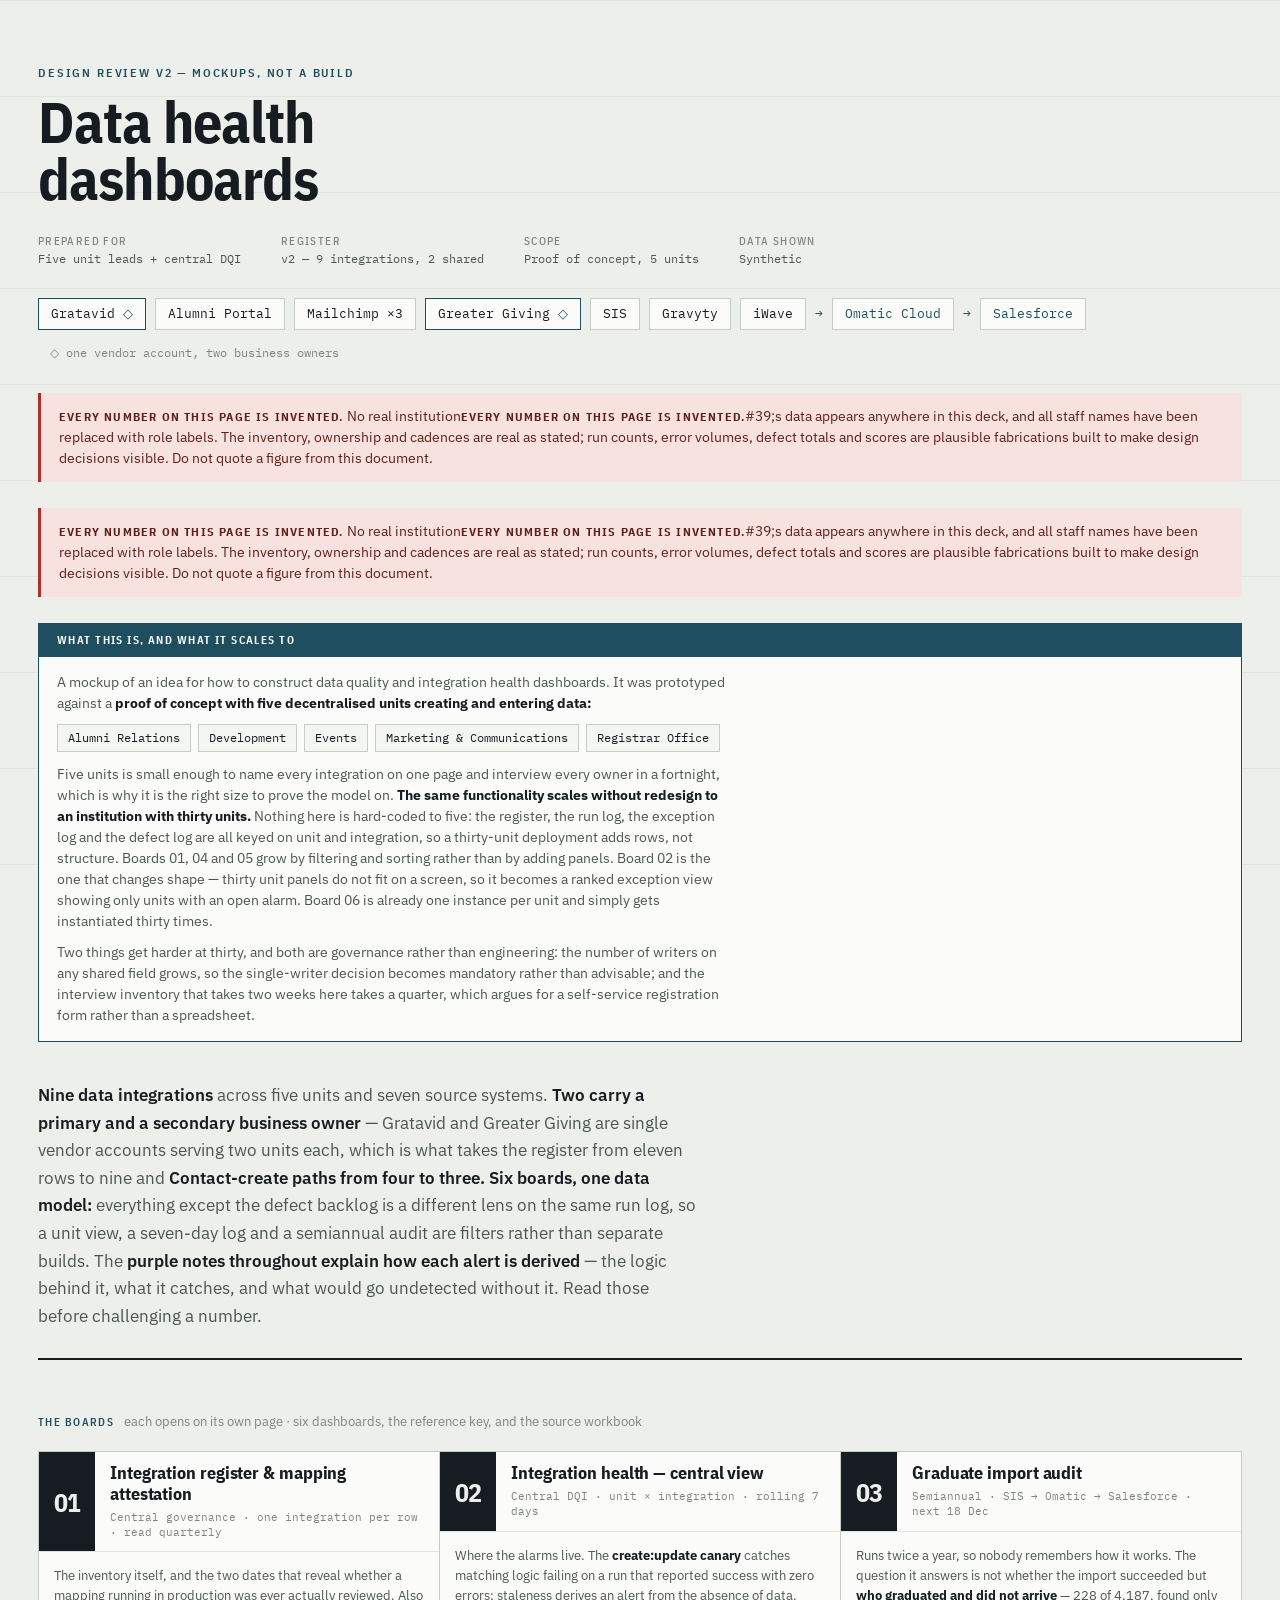
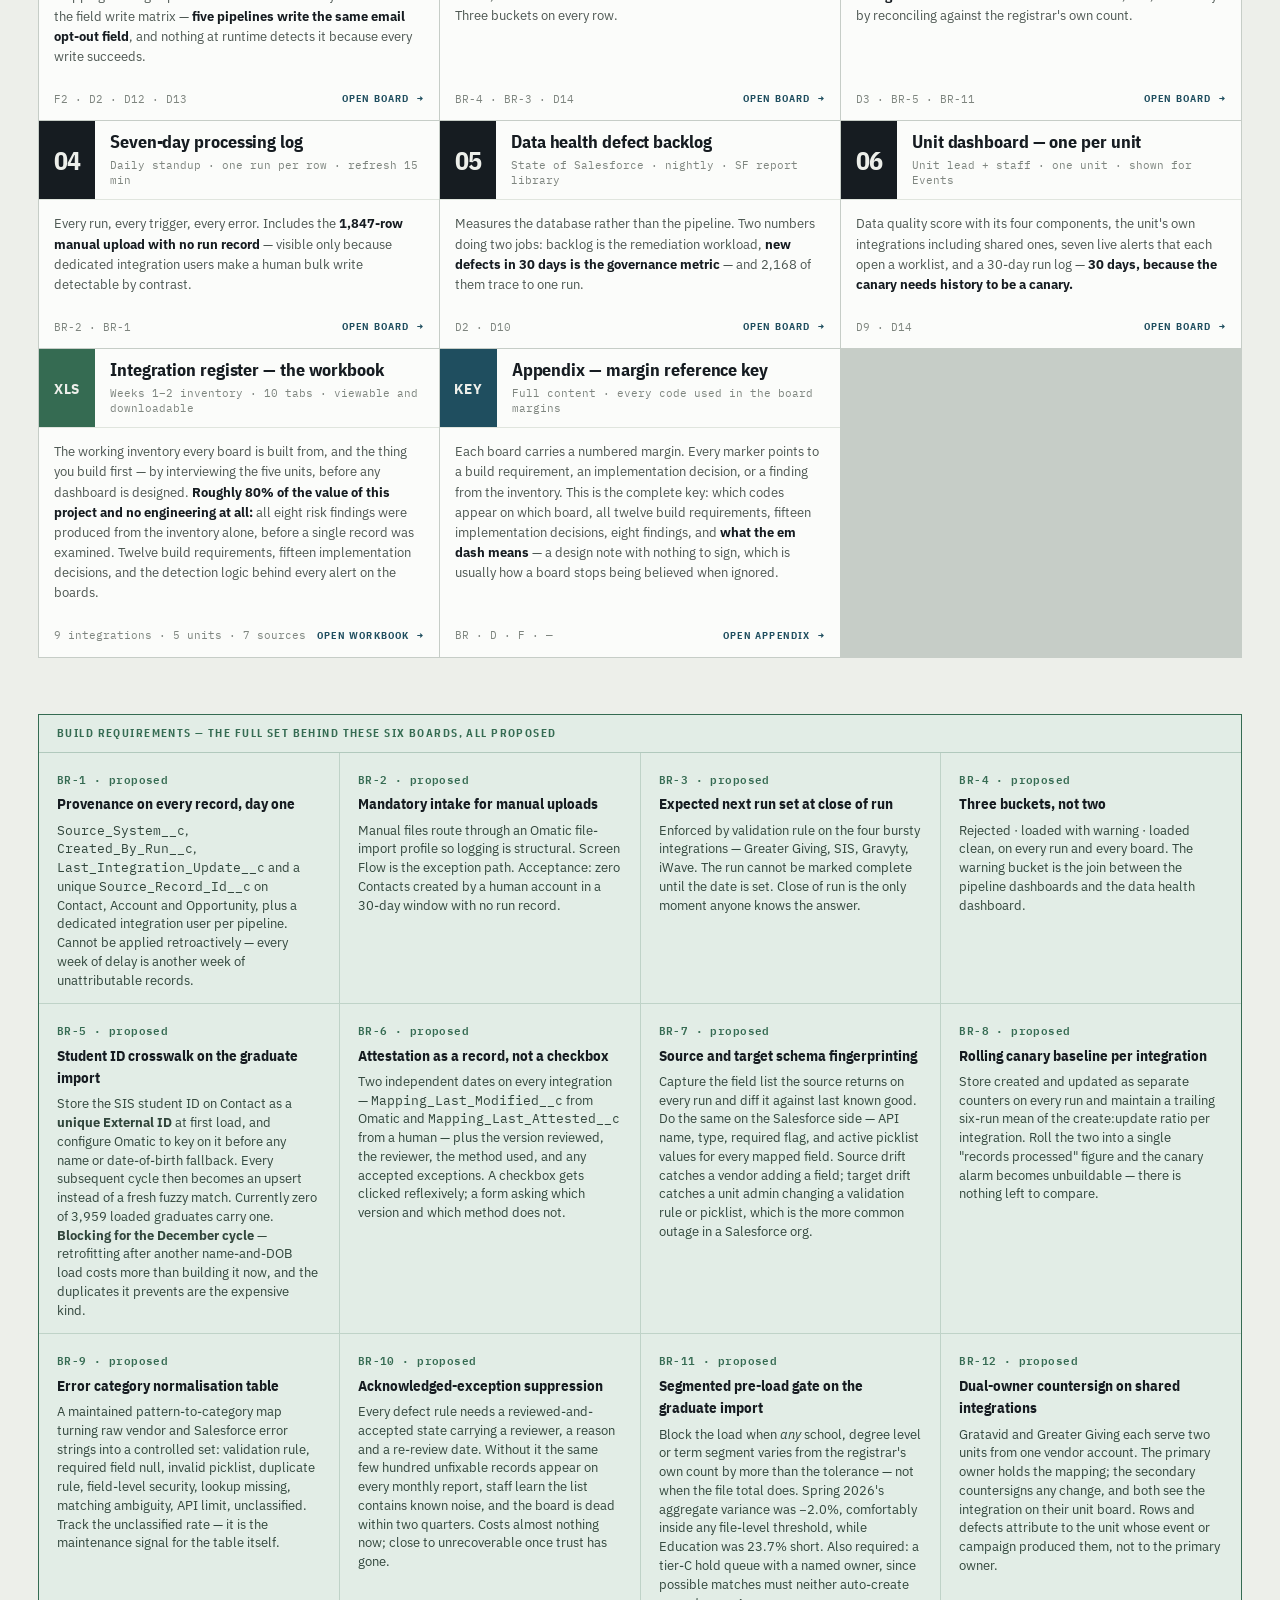
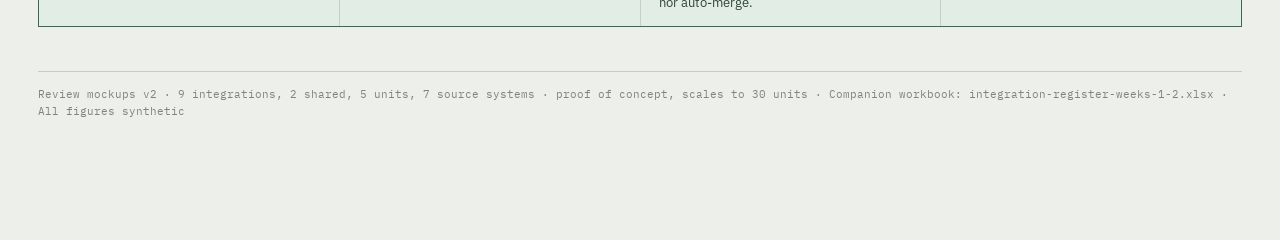
==== index.html @ ab689a5f "Fix link to board-01 in index.html" ====
<!DOCTYPE html>
<html lang="en">
<head>
<meta charset="utf-8">
<meta name="viewport" content="width=device-width, initial-scale=1">
<title>Data health dashboards — review mockups</title>
<link rel="preconnect" href="https://fonts.googleapis.com">
<link rel="preconnect" href="https://fonts.gstatic.com" crossorigin>
<link href="https://fonts.googleapis.com/css2?family=IBM+Plex+Mono:wght@400;500;600&family=IBM+Plex+Sans+Condensed:wght@500;600;700&family=IBM+Plex+Sans:ital,wght@0,400;0,500;0,600;1,400&display=swap" rel="stylesheet">
<link rel="stylesheet" href="styles.css">
</head>
<body>
<div class="wrap page">
<header class="mast reveal">
  <div class="eyebrow">Design review v2 — mockups, not a build</div>
  <h1>Data health dashboards</h1>
  <div class="mast-meta">
    <div><b>Prepared for</b>Five unit leads + central DQI</div>
    <div><b>Register</b>v2 — 9 integrations, 2 shared</div>
    <div><b>Scope</b>Proof of concept, 5 units</div>
    <div><b>Data shown</b>Synthetic</div>
  </div>
  <div class="flow">
    <span class="sh">Gratavid <em>◇</em></span><span>Alumni Portal</span><span>Mailchimp ×3</span>
    <span class="sh">Greater Giving <em>◇</em></span><span>SIS</span><span>Gravyty</span><span>iWave</span>
    <em>→</em><span><em>Omatic Cloud</em></span><em>→</em><span><em>Salesforce</em></span>
    <span style="border:0;background:none;color:var(--ink-3);font-size:11.5px">◇ one vendor account, two business owners</span>
  </div>
  <div class="synth">
    <b>Every number on this page is invented.</b> No real institution<b>Every number on this page is invented.</b>#39;s data appears anywhere in this deck, and all staff names have been replaced with role labels. The inventory, ownership and cadences are real as stated; run counts,
    error volumes, defect totals and scores are plausible fabrications built to make design decisions visible. Do not
    quote a figure from this document.
  </div>
  <div class="synth">
    <b>Every number on this page is invented.</b> No real institution<b>Every number on this page is invented.</b>#39;s data appears anywhere in this deck, and all staff names have been replaced with role labels. The inventory, ownership and cadences are real as stated; run counts,
    error volumes, defect totals and scores are plausible fabrications built to make design decisions visible. Do not
    quote a figure from this document.
  </div>
  <div class="scope">
    <div class="scope-h">What this is, and what it scales to</div>
    <div class="scope-b">
      <p>A mockup of an idea for how to construct data quality and integration health dashboards. It was prototyped
      against a <b>proof of concept with five decentralised units creating and entering data:</b></p>
      <div class="scope-units">
        <span>Alumni Relations</span><span>Development</span><span>Events</span>
        <span>Marketing &amp; Communications</span><span>Registrar Office</span>
      </div>
      <p>Five units is small enough to name every integration on one page and interview every owner in a fortnight,
      which is why it is the right size to prove the model on. <b>The same functionality scales without redesign to an
      institution with thirty units.</b> Nothing here is hard-coded to five: the register, the run log, the exception
      log and the defect log are all keyed on unit and integration, so a thirty-unit deployment adds rows, not
      structure. Boards 01, 04 and 05 grow by filtering and sorting rather than by adding panels. Board 02 is the one
      that changes shape — thirty unit panels do not fit on a screen, so it becomes a ranked exception view showing only
      units with an open alarm. Board 06 is already one instance per unit and simply gets instantiated thirty times.</p>
      <p>Two things get harder at thirty, and both are governance rather than engineering: the number of writers on any
      shared field grows, so the single-writer decision becomes mandatory rather than advisable; and the interview
      inventory that takes two weeks here takes a quarter, which argues for a self-service registration form rather than
      a spreadsheet.</p>
    </div>
  </div>

  <p class="lede">
    <strong>Nine data integrations</strong> across five units and seven source systems. <strong>Two carry a primary and
    a secondary business owner</strong> — Gratavid and Greater Giving are single vendor accounts serving two units each,
    which is what takes the register from eleven rows to nine and <strong>Contact-create paths from four to three.</strong>
    <strong>Six boards, one data model:</strong> everything except the defect backlog is a different lens on the same run
    log, so a unit view, a seven-day log and a semiannual audit are filters rather than separate builds.
    The <strong>purple notes throughout explain how each alert is derived</strong> — the logic behind it, what it catches,
    and what would go undetected without it. Read those before challenging a number.
  </p>
</header>

<section class="reveal" style="margin-top:52px">
  <div class="panel-h" style="margin-bottom:0">The boards <span>each opens on its own page &middot; six dashboards, the reference key, and the source workbook</span></div>
  <div class="cards">
      <a class="card" href="dashboards/board-01.html">
        <div class="card-top"><div class="card-no">01</div>
          <div class="card-hd"><span class="card-t">Integration register &amp; mapping attestation</span><div class="card-meta">Central governance · one integration per row · read quarterly</div></div></div>
        <div class="card-b"><p>The inventory itself, and the two dates that reveal whether a mapping running in production was ever actually reviewed. Also the field write matrix — <b>five pipelines write the same email opt-out field</b>, and nothing at runtime detects it because every write succeeds.</p></div>
        <div class="card-f"><span class="card-codes">F2 · D2 · D12 · D13</span><span class="card-go">Open board</span></div>
      </a>
      <a class="card" href="board-02.html">
        <div class="card-top"><div class="card-no">02</div>
          <div class="card-hd"><span class="card-t">Integration health — central view</span><div class="card-meta">Central DQI · unit × integration · rolling 7 days</div></div></div>
        <div class="card-b"><p>Where the alarms live. The <b>create:update canary</b> catches matching logic failing on a run that reported success with zero errors; staleness derives an alert from the absence of data. Three buckets on every row.</p></div>
        <div class="card-f"><span class="card-codes">BR-4 · BR-3 · D14</span><span class="card-go">Open board</span></div>
      </a>
      <a class="card" href="board-03.html">
        <div class="card-top"><div class="card-no">03</div>
          <div class="card-hd"><span class="card-t">Graduate import audit</span><div class="card-meta">Semiannual · SIS → Omatic → Salesforce · next 18 Dec</div></div></div>
        <div class="card-b"><p>Runs twice a year, so nobody remembers how it works. The question it answers is not whether the import succeeded but <b>who graduated and did not arrive</b> — 228 of 4,187, found only by reconciling against the registrar's own count.</p></div>
        <div class="card-f"><span class="card-codes">D3 · BR-5 · BR-11</span><span class="card-go">Open board</span></div>
      </a>
      <a class="card" href="board-04.html">
        <div class="card-top"><div class="card-no">04</div>
          <div class="card-hd"><span class="card-t">Seven-day processing log</span><div class="card-meta">Daily standup · one run per row · refresh 15 min</div></div></div>
        <div class="card-b"><p>Every run, every trigger, every error. Includes the <b>1,847-row manual upload with no run record</b> — visible only because dedicated integration users make a human bulk write detectable by contrast.</p></div>
        <div class="card-f"><span class="card-codes">BR-2 · BR-1</span><span class="card-go">Open board</span></div>
      </a>
      <a class="card" href="board-05.html">
        <div class="card-top"><div class="card-no">05</div>
          <div class="card-hd"><span class="card-t">Data health defect backlog</span><div class="card-meta">State of Salesforce · nightly · SF report library</div></div></div>
        <div class="card-b"><p>Measures the database rather than the pipeline. Two numbers doing two jobs: backlog is the remediation workload, <b>new defects in 30 days is the governance metric</b> — and 2,168 of them trace to one run.</p></div>
        <div class="card-f"><span class="card-codes">D2 · D10</span><span class="card-go">Open board</span></div>
      </a>
      <a class="card" href="board-06.html">
        <div class="card-top"><div class="card-no">06</div>
          <div class="card-hd"><span class="card-t">Unit dashboard — one per unit</span><div class="card-meta">Unit lead + staff · one unit · shown for Events</div></div></div>
        <div class="card-b"><p>Data quality score with its four components, the unit's own integrations including shared ones, seven live alerts that each open a worklist, and a 30-day run log — <b>30 days, because the canary needs history to be a canary.</b></p></div>
        <div class="card-f"><span class="card-codes">D9 · D14</span><span class="card-go">Open board</span></div>
      </a>
      <a class="card" href="register.html">
        <div class="card-top"><div class="card-no reg-no">XLS</div>
          <div class="card-hd"><span class="card-t">Integration register — the workbook</span>
          <div class="card-meta">Weeks 1&ndash;2 inventory &middot; 10 tabs &middot; viewable and downloadable</div></div></div>
        <div class="card-b"><p>The working inventory every board is built from, and the thing you build first &mdash;
        by interviewing the five units, before any dashboard is designed. <b>Roughly 80% of the value of this project
        and no engineering at all:</b> all eight risk findings were produced from the inventory alone, before a single
        record was examined. Twelve build requirements, fifteen implementation decisions, and the detection logic
        behind every alert on the boards.</p></div>
        <div class="card-f"><span class="card-codes">9 integrations &middot; 5 units &middot; 7 sources</span><span class="card-go">Open workbook</span></div>
      </a>
      <a class="card" href="appendix.html">
        <div class="card-top"><div class="card-no appx-no">KEY</div>
          <div class="card-hd"><span class="card-t">Appendix — margin reference key</span>
          <div class="card-meta">Full content · every code used in the board margins</div></div></div>
        <div class="card-b"><p>Each board carries a numbered margin. Every marker points to a build requirement, an
        implementation decision, or a finding from the inventory. This is the complete key: which codes appear on which
        board, all twelve build requirements, fifteen implementation decisions, eight findings, and <b>what the em dash
        means</b> — a design note with nothing to sign, which is usually how a board stops being believed when
        ignored.</p></div>
        <div class="card-f"><span class="card-codes">BR · D · F · —</span><span class="card-go">Open appendix</span></div>
      </a>
  </div>
</section>

<section class="reveal" style="margin-top:56px">
<div class="locked">
    <div class="locked-h">Build requirements — the full set behind these six boards, all proposed</div>
    <div class="locked-g">
      <div class="br"><code>BR-1 · proposed</code><h4>Provenance on every record, day one</h4>
        <p><span class="mono">Source_System__c</span>, <span class="mono">Created_By_Run__c</span>,
        <span class="mono">Last_Integration_Update__c</span> and a unique <span class="mono">Source_Record_Id__c</span>
        on Contact, Account and Opportunity, plus a dedicated integration user per pipeline. Cannot be applied
        retroactively — every week of delay is another week of unattributable records.</p></div>
      <div class="br"><code>BR-2 · proposed</code><h4>Mandatory intake for manual uploads</h4>
        <p>Manual files route through an Omatic file-import profile so logging is structural. Screen Flow is the
        exception path. Acceptance: zero Contacts created by a human account in a 30-day window with no run record.</p></div>
      <div class="br"><code>BR-3 · proposed</code><h4>Expected next run set at close of run</h4>
        <p>Enforced by validation rule on the four bursty integrations — Greater Giving, SIS, Gravyty, iWave. The run
        cannot be marked complete until the date is set. Close of run is the only moment anyone knows the answer.</p></div>
      <div class="br"><code>BR-4 · proposed</code><h4>Three buckets, not two</h4>
        <p>Rejected · loaded with warning · loaded clean, on every run and every board. The warning bucket is the join
        between the pipeline dashboards and the data health dashboard.</p></div>
      <div class="br"><code>BR-5 · proposed</code><h4>Student ID crosswalk on the graduate import</h4>
        <p>Store the SIS student ID on Contact as a <b>unique External ID</b> at first load, and configure Omatic to key
        on it before any name or date-of-birth fallback. Every subsequent cycle then becomes an upsert instead of a fresh
        fuzzy match. Currently zero of 3,959 loaded graduates carry one. <b>Blocking for the December cycle</b> —
        retrofitting after another name-and-DOB load costs more than building it now, and the duplicates it prevents are
        the expensive kind.</p></div>
      <div class="br"><code>BR-6 · proposed</code><h4>Attestation as a record, not a checkbox</h4>
        <p>Two independent dates on every integration — <span class="mono">Mapping_Last_Modified__c</span> from Omatic
        and <span class="mono">Mapping_Last_Attested__c</span> from a human — plus the version reviewed, the reviewer,
        the method used, and any accepted exceptions. A checkbox gets clicked reflexively; a form asking which version
        and which method does not.</p></div>
      <div class="br"><code>BR-7 · proposed</code><h4>Source and target schema fingerprinting</h4>
        <p>Capture the field list the source returns on every run and diff it against last known good. Do the same on
        the Salesforce side — API name, type, required flag, and active picklist values for every mapped field. Source
        drift catches a vendor adding a field; target drift catches a unit admin changing a validation rule or picklist,
        which is the more common outage in a Salesforce org.</p></div>
      <div class="br"><code>BR-8 · proposed</code><h4>Rolling canary baseline per integration</h4>
        <p>Store created and updated as separate counters on every run and maintain a trailing six-run mean of the
        create:update ratio per integration. Roll the two into a single "records processed" figure and the canary alarm
        becomes unbuildable — there is nothing left to compare.</p></div>
      <div class="br"><code>BR-9 · proposed</code><h4>Error category normalisation table</h4>
        <p>A maintained pattern-to-category map turning raw vendor and Salesforce error strings into a controlled set:
        validation rule, required field null, invalid picklist, duplicate rule, field-level security, lookup missing,
        matching ambiguity, API limit, unclassified. Track the unclassified rate — it is the maintenance signal for the
        table itself.</p></div>
      <div class="br"><code>BR-10 · proposed</code><h4>Acknowledged-exception suppression</h4>
        <p>Every defect rule needs a reviewed-and-accepted state carrying a reviewer, a reason and a re-review date.
        Without it the same few hundred unfixable records appear on every monthly report, staff learn the list contains
        known noise, and the board is dead within two quarters. Costs almost nothing now; close to unrecoverable once
        trust has gone.</p></div>
      <div class="br"><code>BR-11 · proposed</code><h4>Segmented pre-load gate on the graduate import</h4>
        <p>Block the load when <i>any</i> school, degree level or term segment varies from the registrar's own count by
        more than the tolerance — not when the file total does. Spring 2026's aggregate variance was −2.0%, comfortably
        inside any file-level threshold, while Education was 23.7% short. Also required: a tier-C hold queue with a named
        owner, since possible matches must neither auto-create nor auto-merge.</p></div>
      <div class="br"><code>BR-12 · proposed</code><h4>Dual-owner countersign on shared integrations</h4>
        <p>Gratavid and Greater Giving each serve two units from one vendor account. The primary owner holds the mapping;
        the secondary countersigns any change, and both see the integration on their unit board. Rows and defects
        attribute to the unit whose event or campaign produced them, not to the primary owner.</p></div>
    </div>
  </div>
</section>

<div class="foot">
  Review mockups v2 · 9 integrations, 2 shared, 5 units, 7 source systems · proof of concept, scales to 30 units ·
  Companion workbook: integration-register-weeks-1-2.xlsx · All figures synthetic
</div>
</div>
<script>document.querySelectorAll('.reveal').forEach((el,i)=>{el.style.animationDelay=(i*70)+'ms';});</script>
</body>
</html>
---- styles.css ----
:root{
  --ground:#EDEFEA;--panel:#FBFCFA;--panel-alt:#F4F6F2;
  --ink:#161C21;--ink-2:#4C5651;--ink-3:#7E857F;
  --rule:#C6CDC7;--rule-2:#E0E5DE;
  --petrol:#1F4E5F;--alarm:#B02F26;--alarm-bg:#F7E2DF;
  --warn:#A06A12;--warn-bg:#F7EEDB;--ok:#356B52;--ok-bg:#E2EDE6;--inert:#7E857F;
  --method:#4A3B6B;--method-bg:#EDEAF3;
  --sans:'IBM Plex Sans',system-ui,sans-serif;
  --cond:'IBM Plex Sans Condensed','IBM Plex Sans',system-ui,sans-serif;
  --mono:'IBM Plex Mono',ui-monospace,Menlo,monospace;
}
*{box-sizing:border-box}
body{margin:0;background:var(--ground);color:var(--ink);font-family:var(--sans);font-size:15px;line-height:1.55;
  background-image:linear-gradient(var(--rule-2) 1px,transparent 1px);background-size:100% 96px;background-attachment:fixed}
.wrap{max-width:1260px;margin:0 auto;padding:0 28px 120px}
.mast{padding:64px 0 28px;border-bottom:2px solid var(--ink)}
.eyebrow{font-family:var(--cond);font-weight:600;text-transform:uppercase;letter-spacing:.16em;font-size:11.5px;color:var(--petrol)}
h1{font-family:var(--cond);font-weight:700;font-size:clamp(34px,5.4vw,58px);line-height:.98;letter-spacing:-.015em;margin:12px 0 0;max-width:16ch}
.mast-meta{display:flex;flex-wrap:wrap;gap:0 40px;margin-top:26px;font-family:var(--mono);font-size:12px;color:var(--ink-2)}
.mast-meta b{font-weight:500;display:block;font-family:var(--cond);font-size:10.5px;text-transform:uppercase;letter-spacing:.13em;color:var(--ink-3)}
.flow{margin-top:30px;font-family:var(--mono);font-size:13px;display:flex;flex-wrap:wrap;align-items:center;gap:9px}
.flow span{background:var(--panel);border:1px solid var(--rule);padding:5px 12px}
.flow span.sh{border-color:var(--petrol);border-width:1.5px}
.flow em{color:var(--petrol);font-style:normal}
.synth{margin:26px 0 0;border-left:3px solid var(--alarm);background:var(--alarm-bg);padding:13px 18px;font-size:13.5px;color:#5E2019}
.synth b{font-family:var(--cond);text-transform:uppercase;letter-spacing:.1em;font-size:12px}
.scope{margin:26px 0 0;border:1.5px solid var(--petrol);background:var(--panel)}
.scope-h{font-family:var(--cond);text-transform:uppercase;letter-spacing:.13em;font-size:11px;font-weight:700;
  color:var(--panel);background:var(--petrol);padding:8px 18px}
.scope-b{padding:15px 18px}
.scope-b p{margin:0 0 10px;font-size:13.5px;line-height:1.56;color:var(--ink-2);max-width:84ch}
.scope-b p:last-child{margin-bottom:0}
.scope-b b{color:var(--ink)}
.scope-units{display:flex;flex-wrap:wrap;gap:7px;margin:0 0 12px}
.scope-units span{font-family:var(--mono);font-size:11.5px;border:1px solid var(--rule);padding:4px 10px;background:var(--panel-alt)}
.appx{margin-top:76px;border-top:2px solid var(--ink);padding-top:30px}
.appx h3{font-family:var(--cond);font-size:24px;font-weight:700;margin:0 0 6px}
.appx .sub{font-size:14px;color:var(--ink-2);margin:0 0 22px;max-width:74ch}
.appx h4{font-family:var(--cond);text-transform:uppercase;letter-spacing:.13em;font-size:11px;color:var(--petrol);
  margin:26px 0 10px;font-weight:700}
.key{border:1px solid var(--rule-2)}
.key table{font-size:12.5px}
.key td:first-child{font-family:var(--mono);font-weight:500;white-space:nowrap;width:78px}
.key td:nth-child(2){width:24%}
.st{font-family:var(--cond);font-weight:700;font-size:10px;text-transform:uppercase;letter-spacing:.09em;white-space:nowrap}
.st-a{color:var(--ok)}.st-p{color:var(--warn)}.st-o{color:var(--alarm)}.st-c{color:var(--inert)}
.lede{margin:40px 0 0;font-size:17px;line-height:1.62;max-width:66ch;color:var(--ink-2)}
.lede strong{color:var(--ink);font-weight:600}
.locked{margin:34px 0 0;border:1.5px solid var(--ok);background:var(--ok-bg)}
.locked-h{font-family:var(--cond);text-transform:uppercase;letter-spacing:.13em;font-size:11px;color:var(--ok);
  padding:10px 18px;border-bottom:1px solid rgba(53,107,82,.28);font-weight:700}
.locked-g{display:grid;gap:1px;background:rgba(53,107,82,.2);grid-template-columns:repeat(auto-fit,minmax(258px,1fr))}
.br{background:var(--ok-bg);padding:14px 18px}
.br code{font-family:var(--mono);font-size:10.5px;font-weight:600;color:var(--ok);letter-spacing:.04em}
.br h4{font-family:var(--cond);font-size:14.5px;margin:3px 0 5px;font-weight:700}
.br p{margin:0;font-size:12.5px;color:#31463C;line-height:1.5}
.board{margin:74px 0 0;display:grid;grid-template-columns:1fr 250px;gap:0 34px;align-items:start}
.board-main{min-width:0}
.plate{border:1px solid var(--ink);background:var(--panel);display:grid;grid-template-columns:auto 1fr}
.plate-no{background:var(--ink);color:var(--ground);font-family:var(--cond);font-weight:700;font-size:30px;
  line-height:1;padding:14px 15px;display:flex;align-items:center;letter-spacing:-.02em}
.plate-body{padding:11px 16px}
.plate-body h2{font-family:var(--cond);font-weight:700;font-size:22px;margin:0;letter-spacing:-.005em}
.plate-specs{display:flex;flex-wrap:wrap;gap:2px 22px;margin-top:5px;font-family:var(--mono);font-size:11px;color:var(--ink-3)}
.plate-specs i{font-style:normal;color:var(--ink-2)}
.panel{border:1px solid var(--rule);border-top:0;background:var(--panel);padding:20px}
.panel+.panel{border-top:1px solid var(--rule-2)}
.panel-h{font-family:var(--cond);font-weight:600;text-transform:uppercase;letter-spacing:.13em;font-size:11px;
  color:var(--petrol);margin:0 0 12px;display:flex;flex-wrap:wrap;align-items:baseline;gap:4px 10px}
.panel-h span{font-family:var(--sans);text-transform:none;letter-spacing:0;font-size:12.5px;color:var(--ink-3);font-weight:400}
.method{border-left:3px solid var(--method);background:var(--method-bg);padding:13px 16px;margin:16px 0 0}
.method-h{font-family:var(--cond);text-transform:uppercase;letter-spacing:.12em;font-size:10px;font-weight:700;
  color:var(--method);margin:0 0 7px;display:flex;align-items:center;gap:8px}
.method-h::before{content:"";width:9px;height:9px;border:2px solid var(--method);border-radius:50%;flex:none}
.method p{margin:0 0 8px;font-size:12.8px;line-height:1.56;color:#332A48;max-width:88ch}
.method p:last-child{margin-bottom:0}
.method b{color:#1E1730}
.method .logic{font-family:var(--mono);font-size:11.5px;background:rgba(74,59,107,.09);padding:7px 10px;
  display:inline-block;margin:2px 0 9px;color:#332A48}
.method .catch{border-top:1px dashed rgba(74,59,107,.35);padding-top:8px;margin-top:9px}
.method .catch em{font-style:normal;font-family:var(--cond);text-transform:uppercase;letter-spacing:.1em;
  font-size:10px;font-weight:700;color:var(--method);display:block;margin-bottom:3px}
.tiles{display:grid;gap:1px;background:var(--rule-2);grid-template-columns:repeat(auto-fit,minmax(148px,1fr));border:1px solid var(--rule-2)}
.tile{background:var(--panel);padding:14px 15px}
.tile-k{font-family:var(--cond);text-transform:uppercase;letter-spacing:.11em;font-size:10px;color:var(--ink-3);line-height:1.35;min-height:2.7em}
.tile-v{font-family:var(--mono);font-size:28px;font-weight:500;line-height:1.1;margin-top:6px;letter-spacing:-.03em}
.tile-s{font-family:var(--mono);font-size:11px;color:var(--ink-3);margin-top:3px}
.tile.is-alarm{background:var(--alarm-bg)}.tile.is-alarm .tile-v{color:var(--alarm)}
.tile.is-warn{background:var(--warn-bg)}.tile.is-warn .tile-v{color:var(--warn)}
.tile.is-ok{background:var(--ok-bg)}.tile.is-ok .tile-v{color:var(--ok)}
.scroll{overflow-x:auto;margin:0 -20px;padding:0 20px}
table{border-collapse:collapse;width:100%;font-size:12.5px}
th{font-family:var(--cond);font-weight:600;text-transform:uppercase;letter-spacing:.09em;font-size:10px;
  color:var(--ink-2);text-align:left;padding:7px 9px;border-bottom:1.5px solid var(--ink);white-space:nowrap;vertical-align:bottom}
td{padding:7px 9px;border-bottom:1px solid var(--rule-2);vertical-align:top}
tbody tr:hover{background:var(--panel-alt)}
.num{font-family:var(--mono);font-variant-numeric:tabular-nums;text-align:right;white-space:nowrap}
.mono{font-family:var(--mono)}
th.num{text-align:right}
.id{font-family:var(--mono);font-size:11.5px;color:var(--ink-2);white-space:nowrap}
tr.row-alarm{background:var(--alarm-bg)}tr.row-warn{background:var(--warn-bg)}
tr.row-inert td{color:var(--ink-3)}
th.bk{border-bottom-color:var(--petrol);color:var(--petrol)}
td.bk-rej{background:rgba(176,47,38,.07)}td.bk-warn{background:rgba(160,106,18,.09)}td.bk-clean{background:rgba(53,107,82,.08)}
.dot{display:inline-block;width:7px;height:7px;border-radius:50%;margin-right:6px;vertical-align:middle;transform:translateY(-1px)}
.d-ok{background:var(--ok)}.d-alarm{background:var(--alarm)}.d-warn{background:var(--warn)}.d-inert{background:var(--inert)}
.tag{font-family:var(--cond);font-weight:600;font-size:10px;text-transform:uppercase;letter-spacing:.09em;padding:2px 6px;border:1px solid currentColor;white-space:nowrap}
.t-alarm{color:var(--alarm)}.t-warn{color:var(--warn)}.t-ok{color:var(--ok)}.t-inert{color:var(--inert)}.t-shared{color:var(--petrol)}
.bar{height:7px;background:var(--rule-2);position:relative;min-width:52px;margin-top:5px}
.bar i{position:absolute;inset:0 auto 0 0;background:var(--petrol)}
.bar i.is-alarm{background:var(--alarm)}.bar i.is-warn{background:var(--warn)}.bar i.is-ok{background:var(--ok)}
.gutter{position:sticky;top:24px}
.gutter-h{font-family:var(--cond);text-transform:uppercase;letter-spacing:.13em;font-size:10px;color:var(--ink-3);
  border-bottom:1px solid var(--rule);padding-bottom:6px;margin-bottom:14px}
.pin{display:grid;grid-template-columns:34px 1fr;gap:9px;margin-bottom:15px}
.pin-no{font-family:var(--mono);font-size:10px;font-weight:600;color:var(--panel);background:var(--petrol);
  height:19px;display:flex;align-items:center;justify-content:center}
.pin-no.crit{background:var(--alarm)}.pin-no.done{background:var(--ok)}
.pin p{margin:0;font-size:12.5px;line-height:1.5;color:var(--ink-2)}
.pin p b{color:var(--ink);font-weight:600}
.units{display:grid;gap:1px;background:var(--rule-2);border:1px solid var(--rule-2)}
.unit{background:var(--panel);padding:15px 16px;display:grid;grid-template-columns:186px 1fr;gap:16px;align-items:start}
.unit-name{font-family:var(--cond);font-weight:700;font-size:15px;line-height:1.2}
.unit-sub{font-family:var(--mono);font-size:11px;color:var(--ink-3);margin-top:4px}
.unit table{font-size:12px}.unit td,.unit th{padding:5px 8px}
.unit.quiet{background:var(--panel-alt)}
.scores{display:grid;gap:1px;background:var(--rule-2);border:1px solid var(--rule-2);grid-template-columns:repeat(auto-fit,minmax(180px,1fr))}
.sc{background:var(--panel);padding:15px 16px}
.sc-u{font-family:var(--cond);font-weight:700;font-size:14px;line-height:1.2;min-height:2.4em}
.sc-n{display:flex;align-items:baseline;gap:8px;margin-top:8px}
.sc-v{font-family:var(--mono);font-size:38px;font-weight:500;letter-spacing:-.04em;line-height:1}
.sc-b{font-family:var(--cond);font-weight:700;font-size:15px;border:1.5px solid currentColor;padding:0 7px}
.sc-c{margin-top:11px;display:grid;gap:5px}
.sc-r{display:grid;grid-template-columns:1fr 30px;gap:7px;align-items:center;font-family:var(--mono);font-size:10.5px;color:var(--ink-3)}
.sc-r span:last-child{text-align:right;color:var(--ink-2)}
.g-a,.g-b{color:var(--ok)}.g-c,.g-d{color:var(--warn)}.g-f{color:var(--alarm)}
.alerts{display:grid;gap:1px;background:var(--rule-2);border:1px solid var(--rule-2)}
.al{background:var(--panel);padding:12px 15px;display:grid;grid-template-columns:82px 1fr;gap:14px;align-items:start}
.al-sev{font-family:var(--cond);font-weight:700;font-size:10px;text-transform:uppercase;letter-spacing:.1em;padding-top:2px}
.al.crit{background:var(--alarm-bg)}.al.crit .al-sev{color:var(--alarm)}
.al.high .al-sev{color:var(--warn)}.al.med .al-sev{color:var(--ink-2)}.al.info .al-sev{color:var(--petrol)}
.al-b h5{margin:0 0 3px;font-family:var(--cond);font-size:14px;font-weight:700}
.al-b p{margin:0;font-size:12.5px;color:var(--ink-2);line-height:1.5}
.al-b .src{font-family:var(--mono);font-size:11px;color:var(--ink-3);margin-top:5px}
.close{margin-top:88px;border-top:2px solid var(--ink);padding-top:30px}
.close h3{font-family:var(--cond);font-size:24px;font-weight:700;margin:0 0 16px}
.close ol{margin:0;padding-left:22px;max-width:76ch}
.close li{margin-bottom:11px;color:var(--ink-2)}.close li b{color:var(--ink)}
.foot{margin-top:44px;font-family:var(--mono);font-size:11px;color:var(--ink-3);border-top:1px solid var(--rule);padding-top:14px}
.reveal{opacity:0;transform:translateY(10px);animation:up .5s ease forwards}
@keyframes up{to{opacity:1;transform:none}}
@media (prefers-reduced-motion:reduce){.reveal{animation:none;opacity:1;transform:none}}
:focus-visible{outline:2px solid var(--petrol);outline-offset:2px}
@media (max-width:1060px){
  .board{grid-template-columns:1fr}
  .gutter{position:static;margin-top:22px;border-left:3px solid var(--rule);padding-left:16px}
  .unit{grid-template-columns:1fr}
}
@media print{body{background:#fff;background-image:none}.board{page-break-inside:avoid}.gutter{position:static}}

/* ---------- site chrome ---------- */
.nav{display:flex;flex-wrap:wrap;align-items:center;justify-content:space-between;gap:14px;
  padding:20px 0 16px;border-bottom:1px solid var(--rule);margin-bottom:8px}
.nav a{color:var(--petrol);text-decoration:none;font-family:var(--cond);font-weight:600;
  text-transform:uppercase;letter-spacing:.12em;font-size:11px;border-bottom:1px solid transparent;padding-bottom:2px}
.nav a:hover{border-bottom-color:var(--petrol)}
.nav .home{display:flex;align-items:center;gap:9px}
.nav .home::before{content:"←";font-family:var(--mono);font-size:13px;line-height:1}
.nav .pager{display:flex;gap:22px;font-family:var(--mono);font-size:11px;letter-spacing:0;text-transform:none}
.nav .pager span{color:var(--ink-3);font-family:var(--cond);text-transform:uppercase;letter-spacing:.12em;font-size:11px}
.page .board{margin-top:30px}
.page-mast{padding:26px 0 0}
.page-mast .eyebrow{margin-bottom:8px}

/* ---------- landing cards ---------- */
.cards{display:grid;gap:1px;background:var(--rule);border:1px solid var(--rule);margin-top:20px;
  grid-template-columns:repeat(auto-fit,minmax(310px,1fr))}
a.card{background:var(--panel);padding:0;text-decoration:none;color:inherit;display:grid;
  grid-template-rows:auto 1fr auto;transition:background .16s ease}
a.card:hover{background:var(--panel-alt)}
a.card:hover .card-t{text-decoration:underline;text-underline-offset:3px;text-decoration-thickness:1px}
.card-top{display:flex;align-items:stretch;border-bottom:1px solid var(--rule-2)}
.card-no{background:var(--ink);color:var(--ground);font-family:var(--cond);font-weight:700;font-size:26px;
  line-height:1;padding:13px 14px;display:flex;align-items:center;letter-spacing:-.02em;min-width:56px;justify-content:center}
.card-no.appx-no{background:var(--petrol);font-size:15px;letter-spacing:.06em}
.card-hd{padding:11px 15px;flex:1;min-width:0}
.card-t{font-family:var(--cond);font-weight:700;font-size:18px;line-height:1.15;letter-spacing:-.005em;display:block}
.card-meta{font-family:var(--mono);font-size:10.5px;color:var(--ink-3);margin-top:5px;line-height:1.45}
.card-b{padding:14px 15px}
.card-b p{margin:0;font-size:13px;line-height:1.55;color:var(--ink-2)}
.card-b p b{color:var(--ink)}
.card-f{padding:10px 15px 13px;display:flex;flex-wrap:wrap;align-items:center;justify-content:space-between;gap:8px}
.card-codes{font-family:var(--mono);font-size:10.5px;color:var(--ink-3)}
.card-go{font-family:var(--cond);text-transform:uppercase;letter-spacing:.12em;font-size:10px;font-weight:700;color:var(--petrol)}
.card-go::after{content:" →";font-family:var(--mono)}
a.card:focus-visible{outline:2px solid var(--petrol);outline-offset:-2px}
@media (max-width:640px){.cards{grid-template-columns:1fr}}

.card-no.reg-no{background:#356B52;font-size:15px;letter-spacing:.06em}
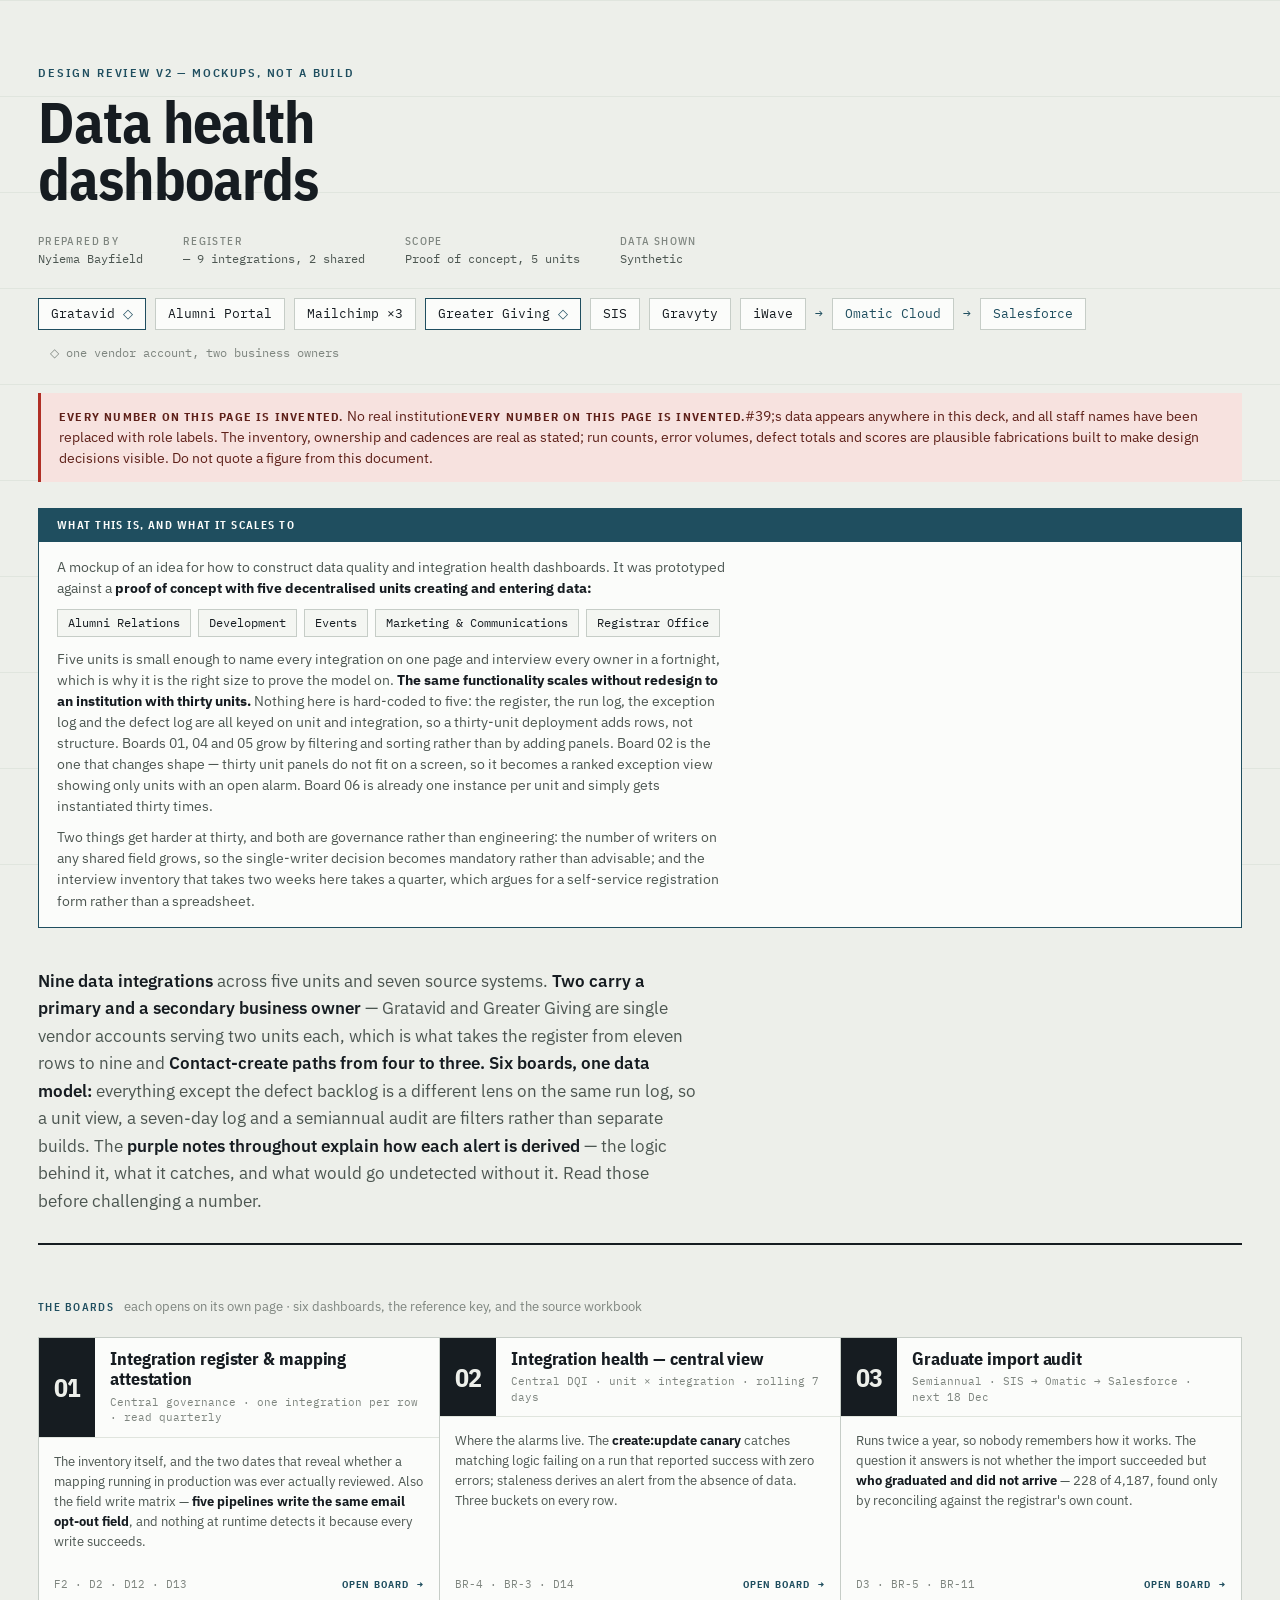
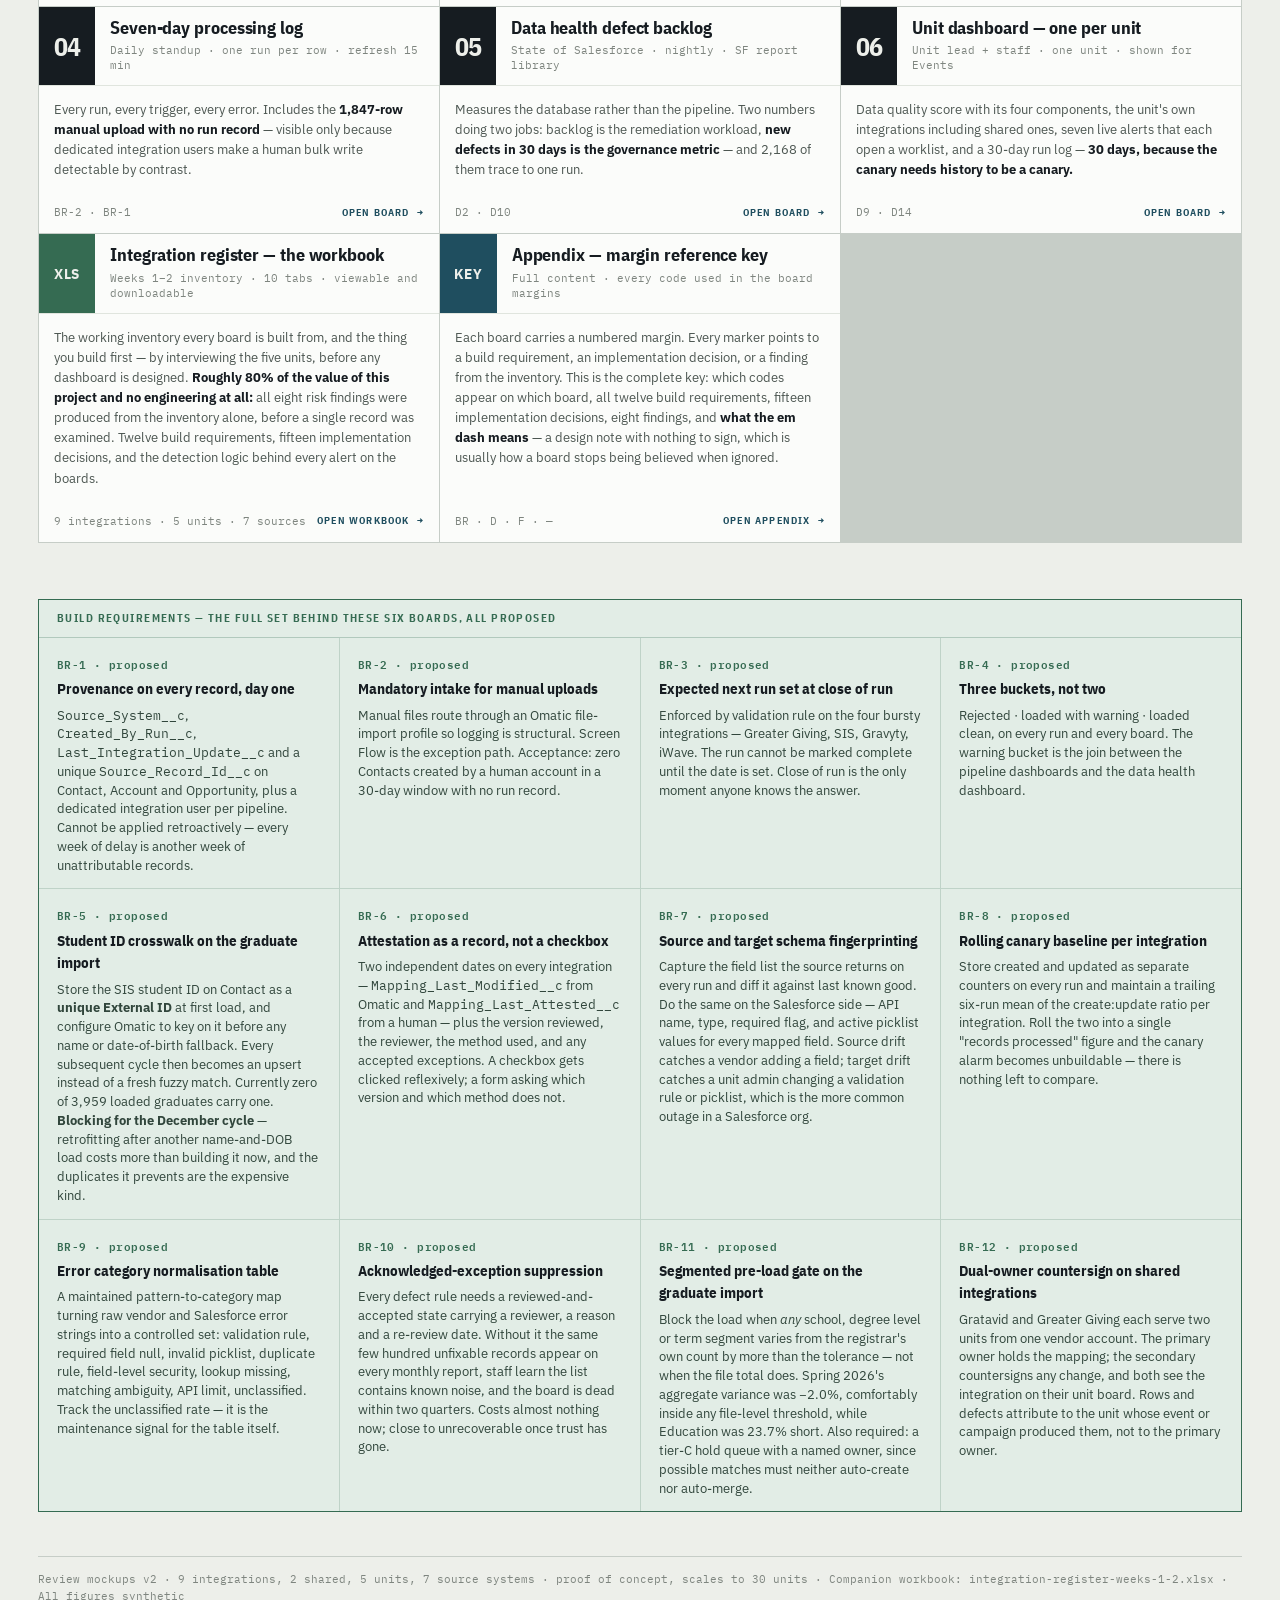
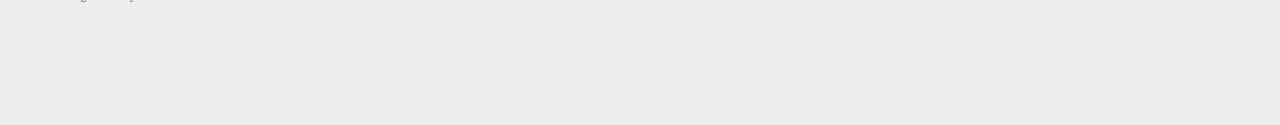
==== commit 1c45e864: "Revise header details and clean up content Updated header information and removed redundant content." ====
--- a/index.html
+++ b/index.html
@@ -15,8 +15,8 @@
   <div class="eyebrow">Design review v2 — mockups, not a build</div>
   <h1>Data health dashboards</h1>
   <div class="mast-meta">
-    <div><b>Prepared for</b>Five unit leads + central DQI</div>
-    <div><b>Register</b>v2 — 9 integrations, 2 shared</div>
+    <div><b>Prepared by</b>Nyiema Bayfield</div>
+    <div><b>Register</b> — 9 integrations, 2 shared</div>
     <div><b>Scope</b>Proof of concept, 5 units</div>
     <div><b>Data shown</b>Synthetic</div>
   </div>
@@ -25,11 +25,6 @@
     <span class="sh">Greater Giving <em>◇</em></span><span>SIS</span><span>Gravyty</span><span>iWave</span>
     <em>→</em><span><em>Omatic Cloud</em></span><em>→</em><span><em>Salesforce</em></span>
     <span style="border:0;background:none;color:var(--ink-3);font-size:11.5px">◇ one vendor account, two business owners</span>
-  </div>
-  <div class="synth">
-    <b>Every number on this page is invented.</b> No real institution<b>Every number on this page is invented.</b>#39;s data appears anywhere in this deck, and all staff names have been replaced with role labels. The inventory, ownership and cadences are real as stated; run counts,
-    error volumes, defect totals and scores are plausible fabrications built to make design decisions visible. Do not
-    quote a figure from this document.
   </div>
   <div class="synth">
     <b>Every number on this page is invented.</b> No real institution<b>Every number on this page is invented.</b>#39;s data appears anywhere in this deck, and all staff names have been replaced with role labels. The inventory, ownership and cadences are real as stated; run counts,
@@ -73,7 +68,7 @@
 <section class="reveal" style="margin-top:52px">
   <div class="panel-h" style="margin-bottom:0">The boards <span>each opens on its own page &middot; six dashboards, the reference key, and the source workbook</span></div>
   <div class="cards">
-      <a class="card" href="dashboards/board-01.html">
+      <a class="card" href="board-01.html">
         <div class="card-top"><div class="card-no">01</div>
           <div class="card-hd"><span class="card-t">Integration register &amp; mapping attestation</span><div class="card-meta">Central governance · one integration per row · read quarterly</div></div></div>
         <div class="card-b"><p>The inventory itself, and the two dates that reveal whether a mapping running in production was ever actually reviewed. Also the field write matrix — <b>five pipelines write the same email opt-out field</b>, and nothing at runtime detects it because every write succeeds.</p></div>
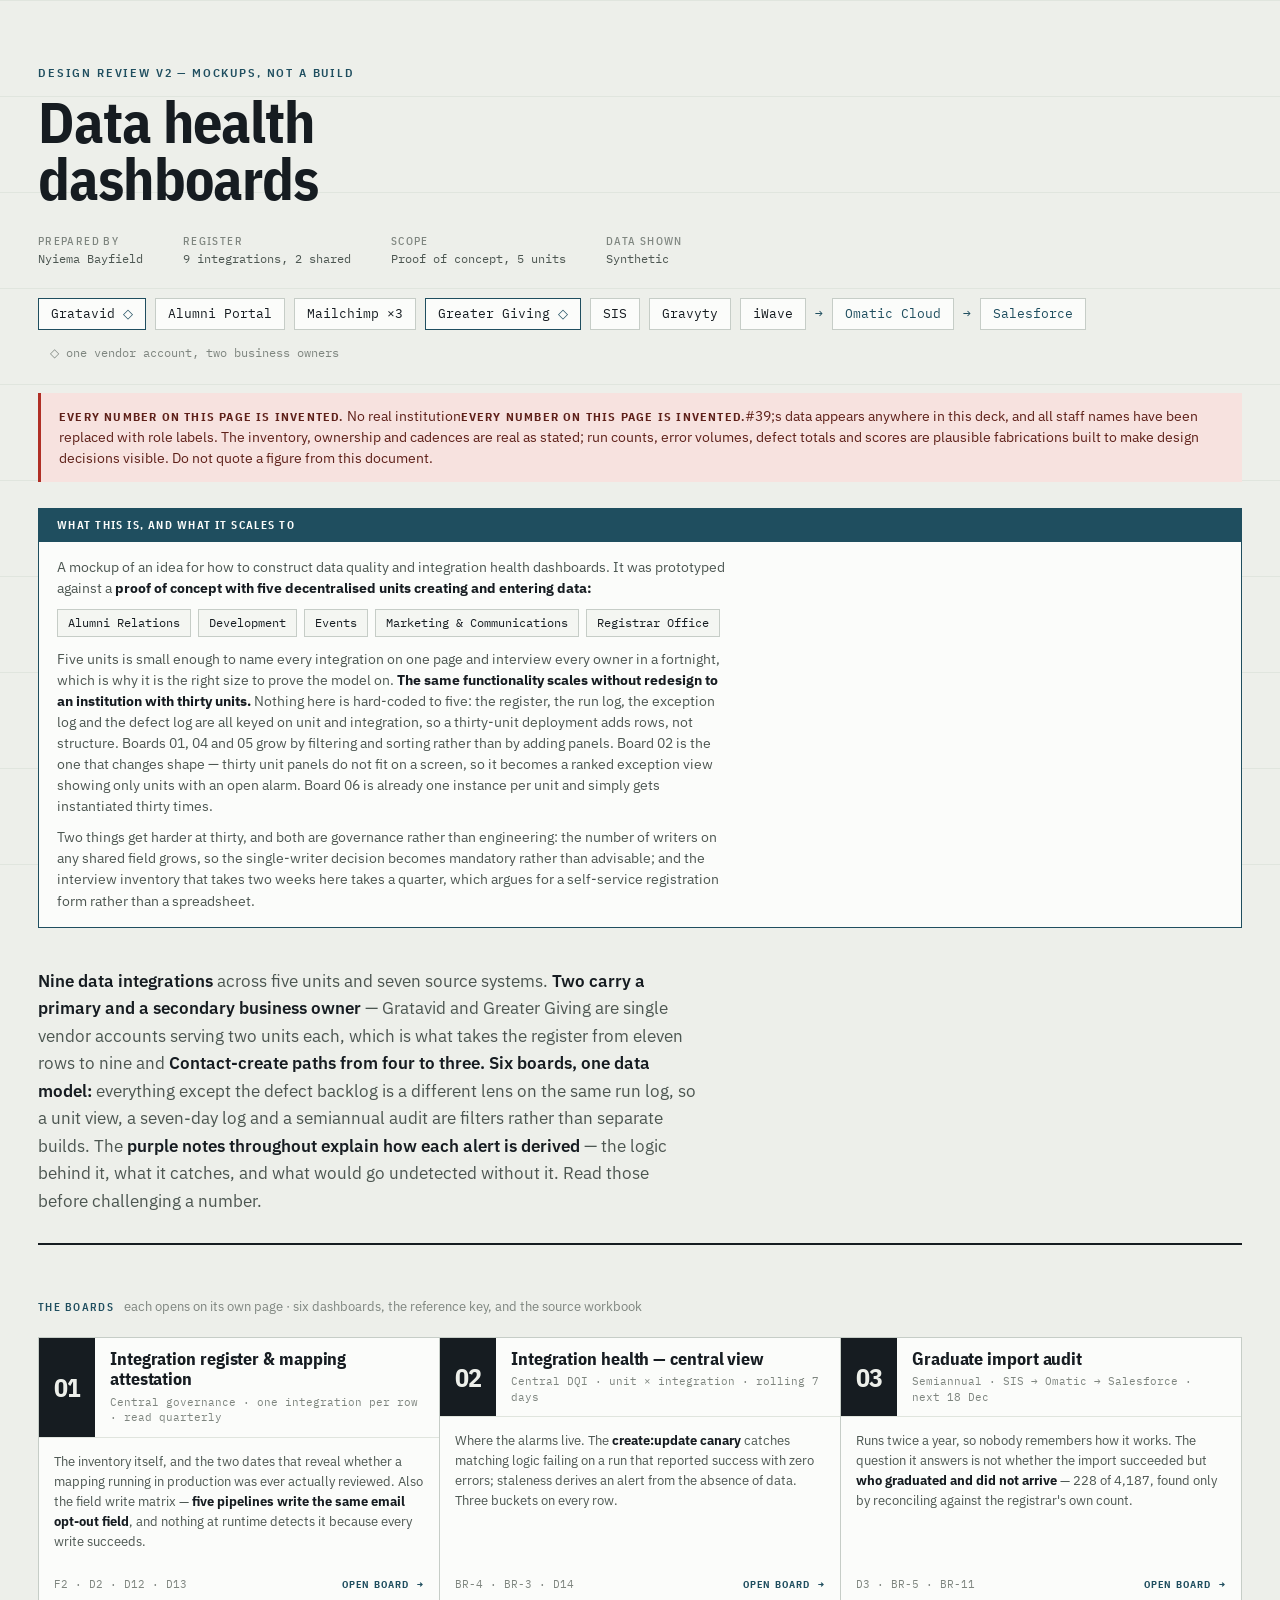
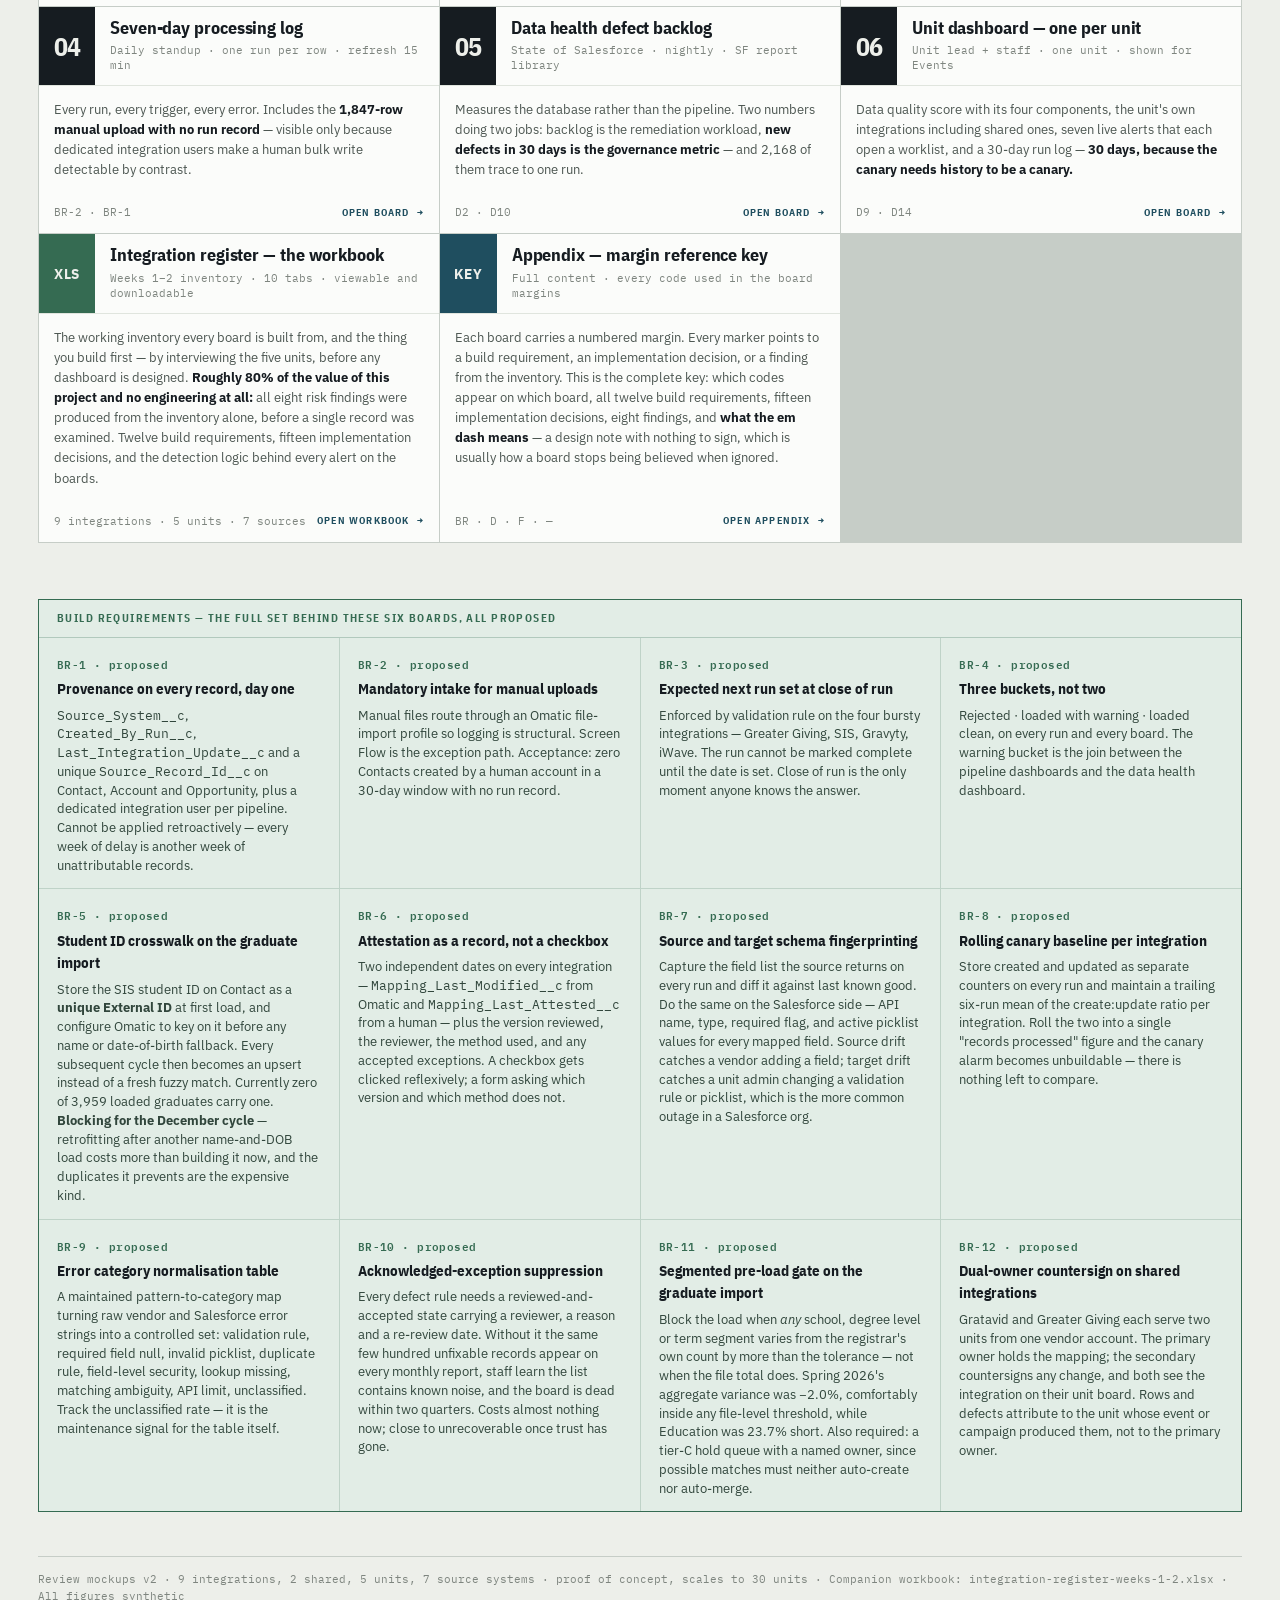
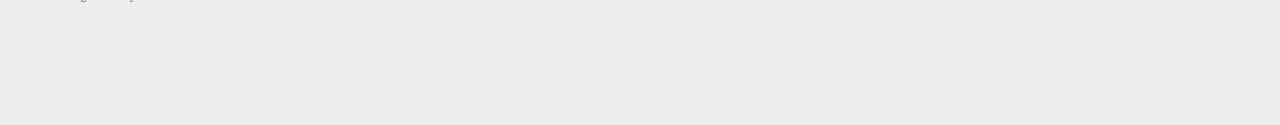
==== commit 1b8c119a: "Fix spacing in Register information Removed space before the number of integrations in the Register " ====
--- a/index.html
+++ b/index.html
@@ -16,7 +16,7 @@
   <h1>Data health dashboards</h1>
   <div class="mast-meta">
     <div><b>Prepared by</b>Nyiema Bayfield</div>
-    <div><b>Register</b> — 9 integrations, 2 shared</div>
+    <div><b>Register</b>9 integrations, 2 shared</div>
     <div><b>Scope</b>Proof of concept, 5 units</div>
     <div><b>Data shown</b>Synthetic</div>
   </div>
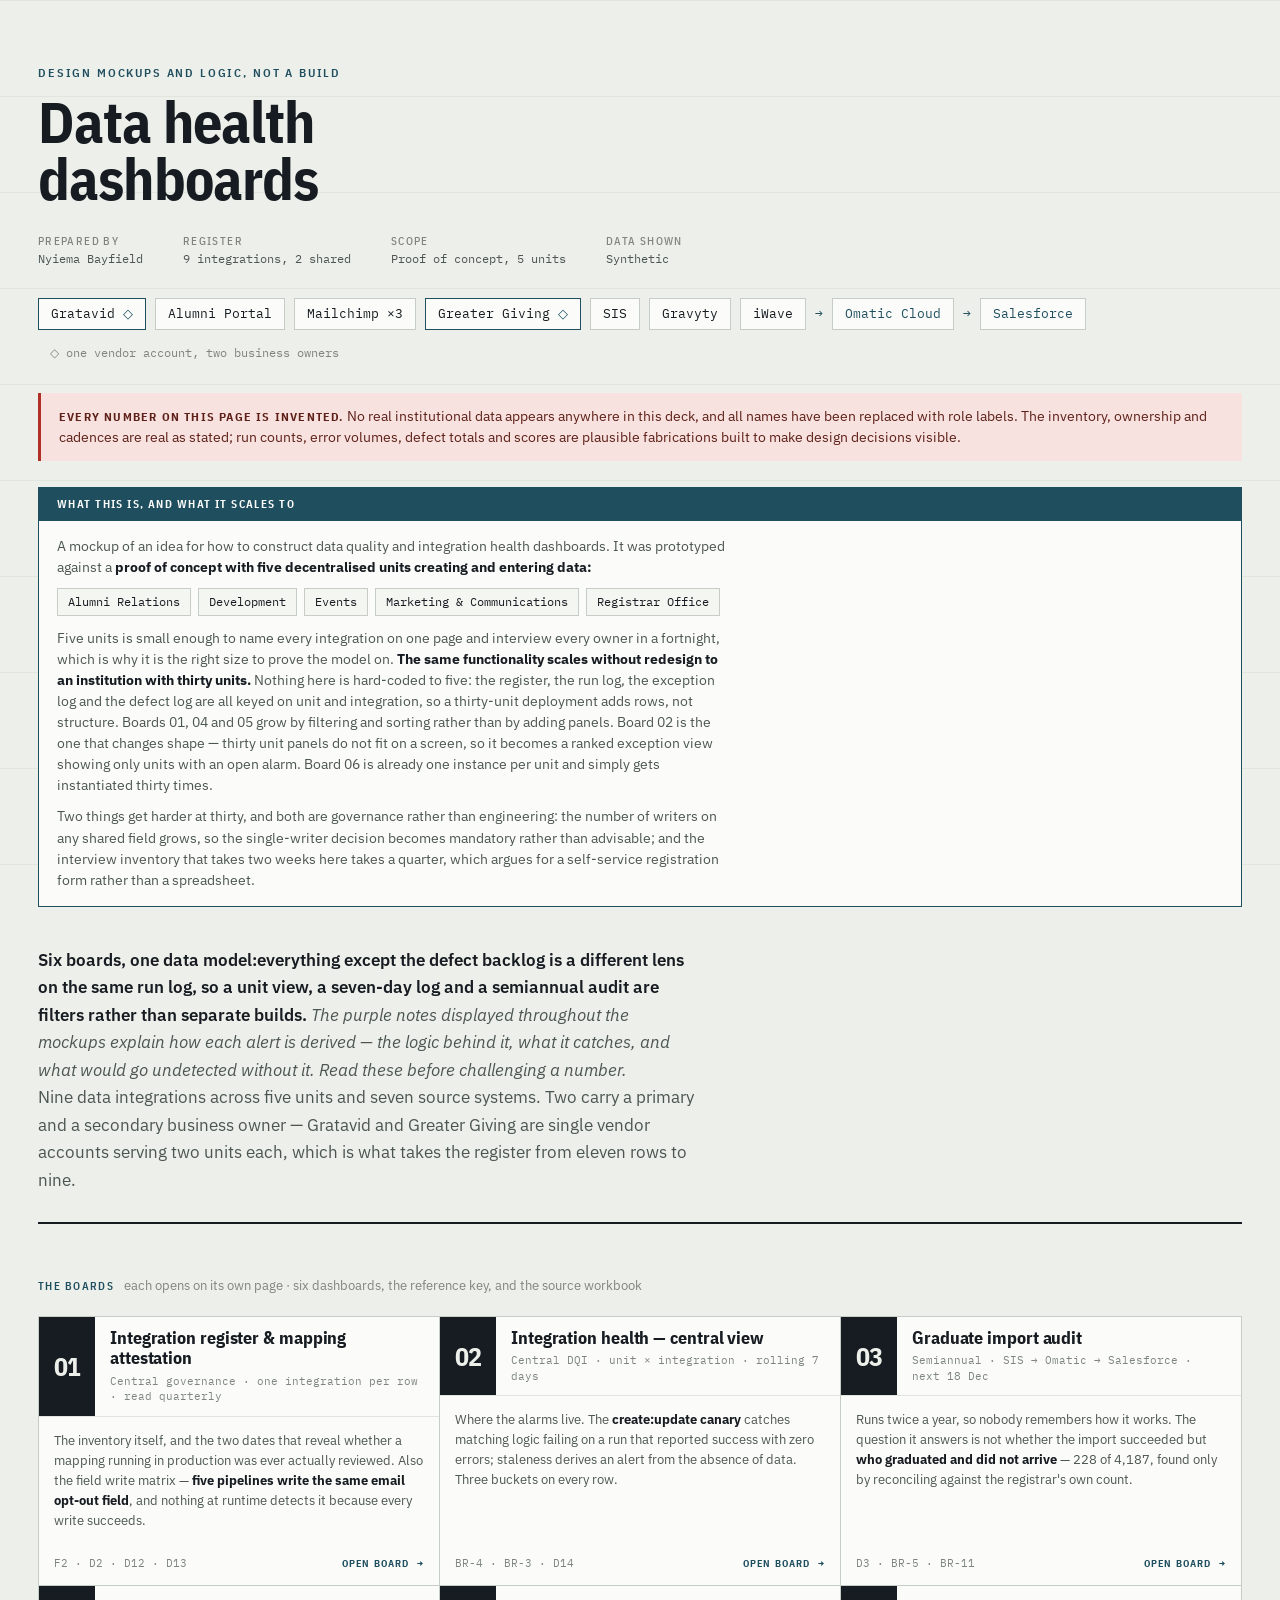
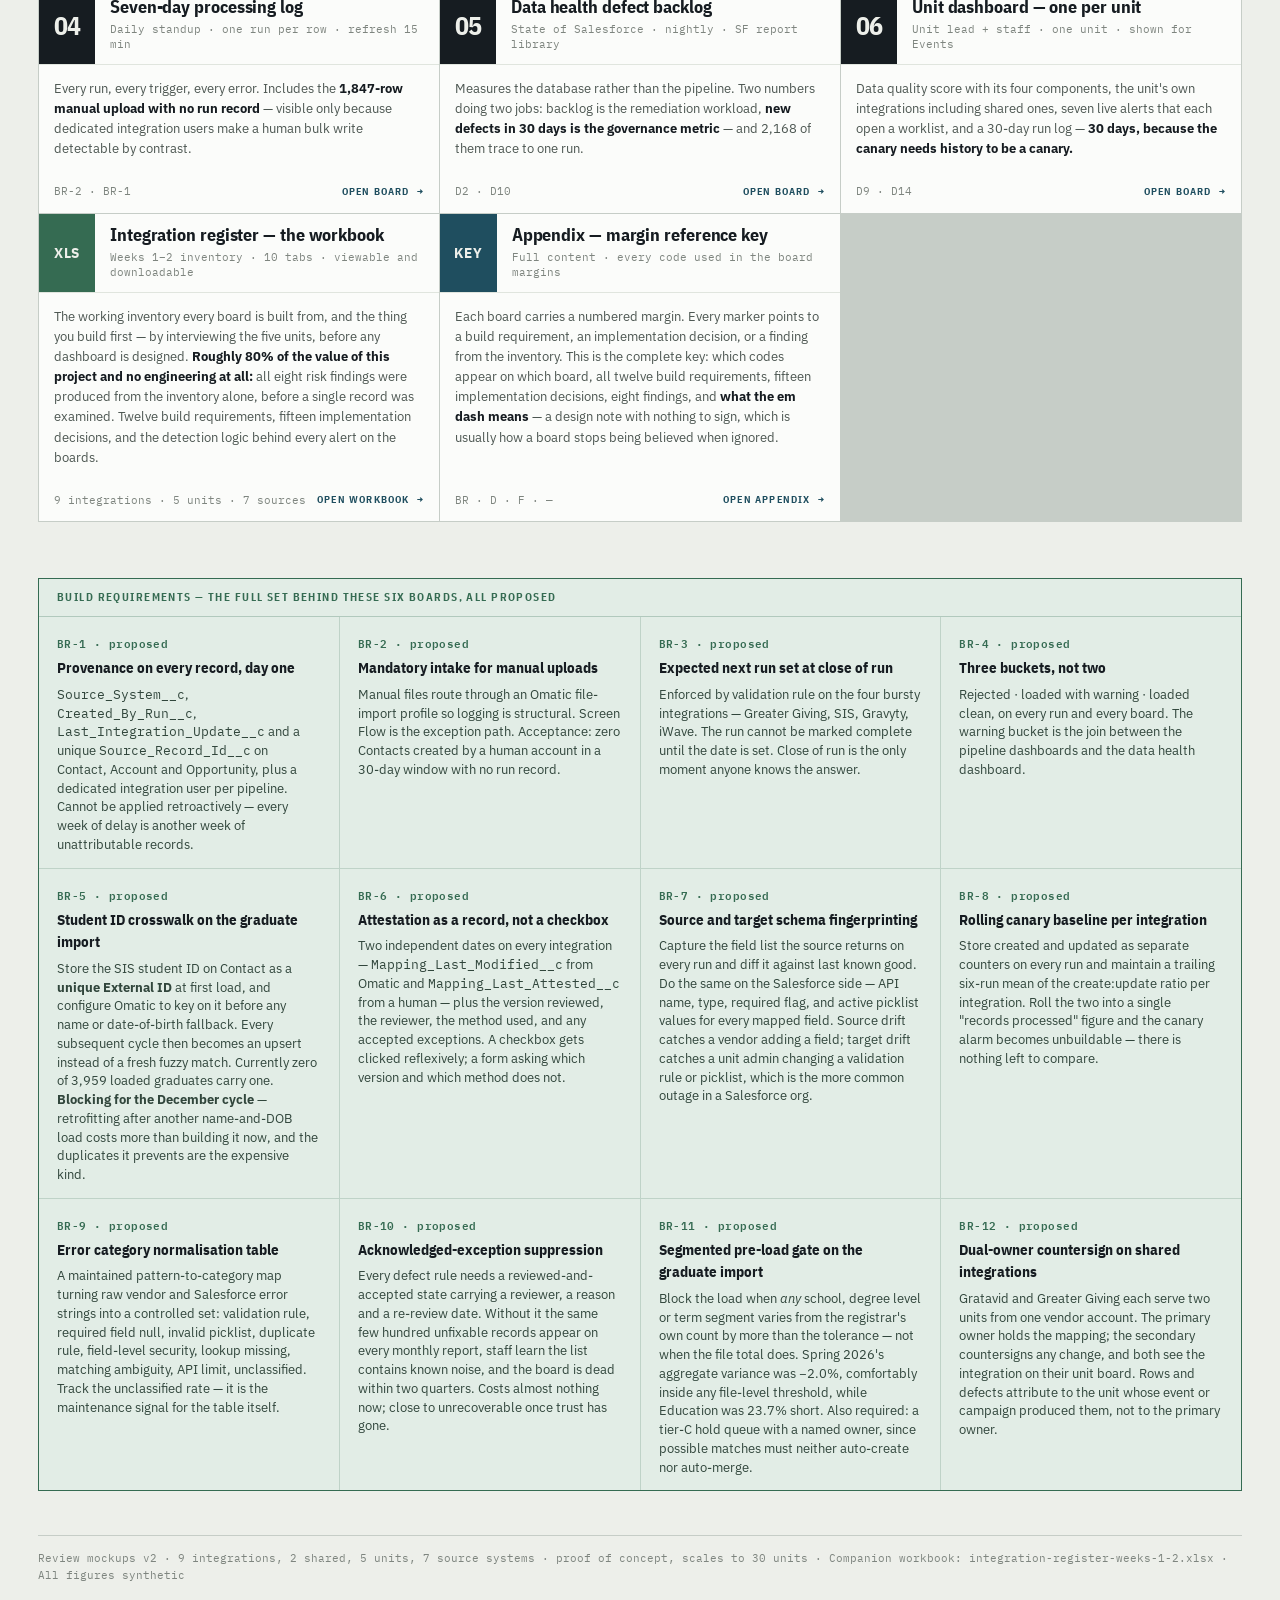
==== commit a340e3f6: "Update design mockup text and clarify data notes" ====
--- a/index.html
+++ b/index.html
@@ -12,7 +12,7 @@
 <body>
 <div class="wrap page">
 <header class="mast reveal">
-  <div class="eyebrow">Design review v2 — mockups, not a build</div>
+  <div class="eyebrow">Design mockups and logic, not a build</div>
   <h1>Data health dashboards</h1>
   <div class="mast-meta">
     <div><b>Prepared by</b>Nyiema Bayfield</div>
@@ -27,9 +27,8 @@
     <span style="border:0;background:none;color:var(--ink-3);font-size:11.5px">◇ one vendor account, two business owners</span>
   </div>
   <div class="synth">
-    <b>Every number on this page is invented.</b> No real institution<b>Every number on this page is invented.</b>#39;s data appears anywhere in this deck, and all staff names have been replaced with role labels. The inventory, ownership and cadences are real as stated; run counts,
-    error volumes, defect totals and scores are plausible fabrications built to make design decisions visible. Do not
-    quote a figure from this document.
+    <b>Every number on this page is invented.</b> No real institutional data appears anywhere in this deck, and all names have been replaced with role labels. The inventory, ownership and cadences are real as stated; run counts,
+    error volumes, defect totals and scores are plausible fabrications built to make design decisions visible.
   </div>
   <div class="scope">
     <div class="scope-h">What this is, and what it scales to</div>
@@ -55,13 +54,13 @@
   </div>
 
   <p class="lede">
-    <strong>Nine data integrations</strong> across five units and seven source systems. <strong>Two carry a primary and
-    a secondary business owner</strong> — Gratavid and Greater Giving are single vendor accounts serving two units each,
-    which is what takes the register from eleven rows to nine and <strong>Contact-create paths from four to three.</strong>
-    <strong>Six boards, one data model:</strong> everything except the defect backlog is a different lens on the same run
-    log, so a unit view, a seven-day log and a semiannual audit are filters rather than separate builds.
-    The <strong>purple notes throughout explain how each alert is derived</strong> — the logic behind it, what it catches,
-    and what would go undetected without it. Read those before challenging a number.
+   <strong>Six boards, one data model:everything except the defect backlog is a different lens on the same run
+    log, so a unit view, a seven-day log and a semiannual audit are filters rather than separate builds.</strong>
+    <em>The purple notes displayed throughout the mockups explain how each alert is derived — the logic behind it, what it catches,
+    and what would go undetected without it. Read these before challenging a number.</em></br>
+  Nine data integrations across five units and seven source systems.  Two carry a primary and
+    a secondary business owner — Gratavid and Greater Giving are single vendor accounts serving two units each,
+    which is what takes the register from eleven rows to nine.
   </p>
 </header>
 
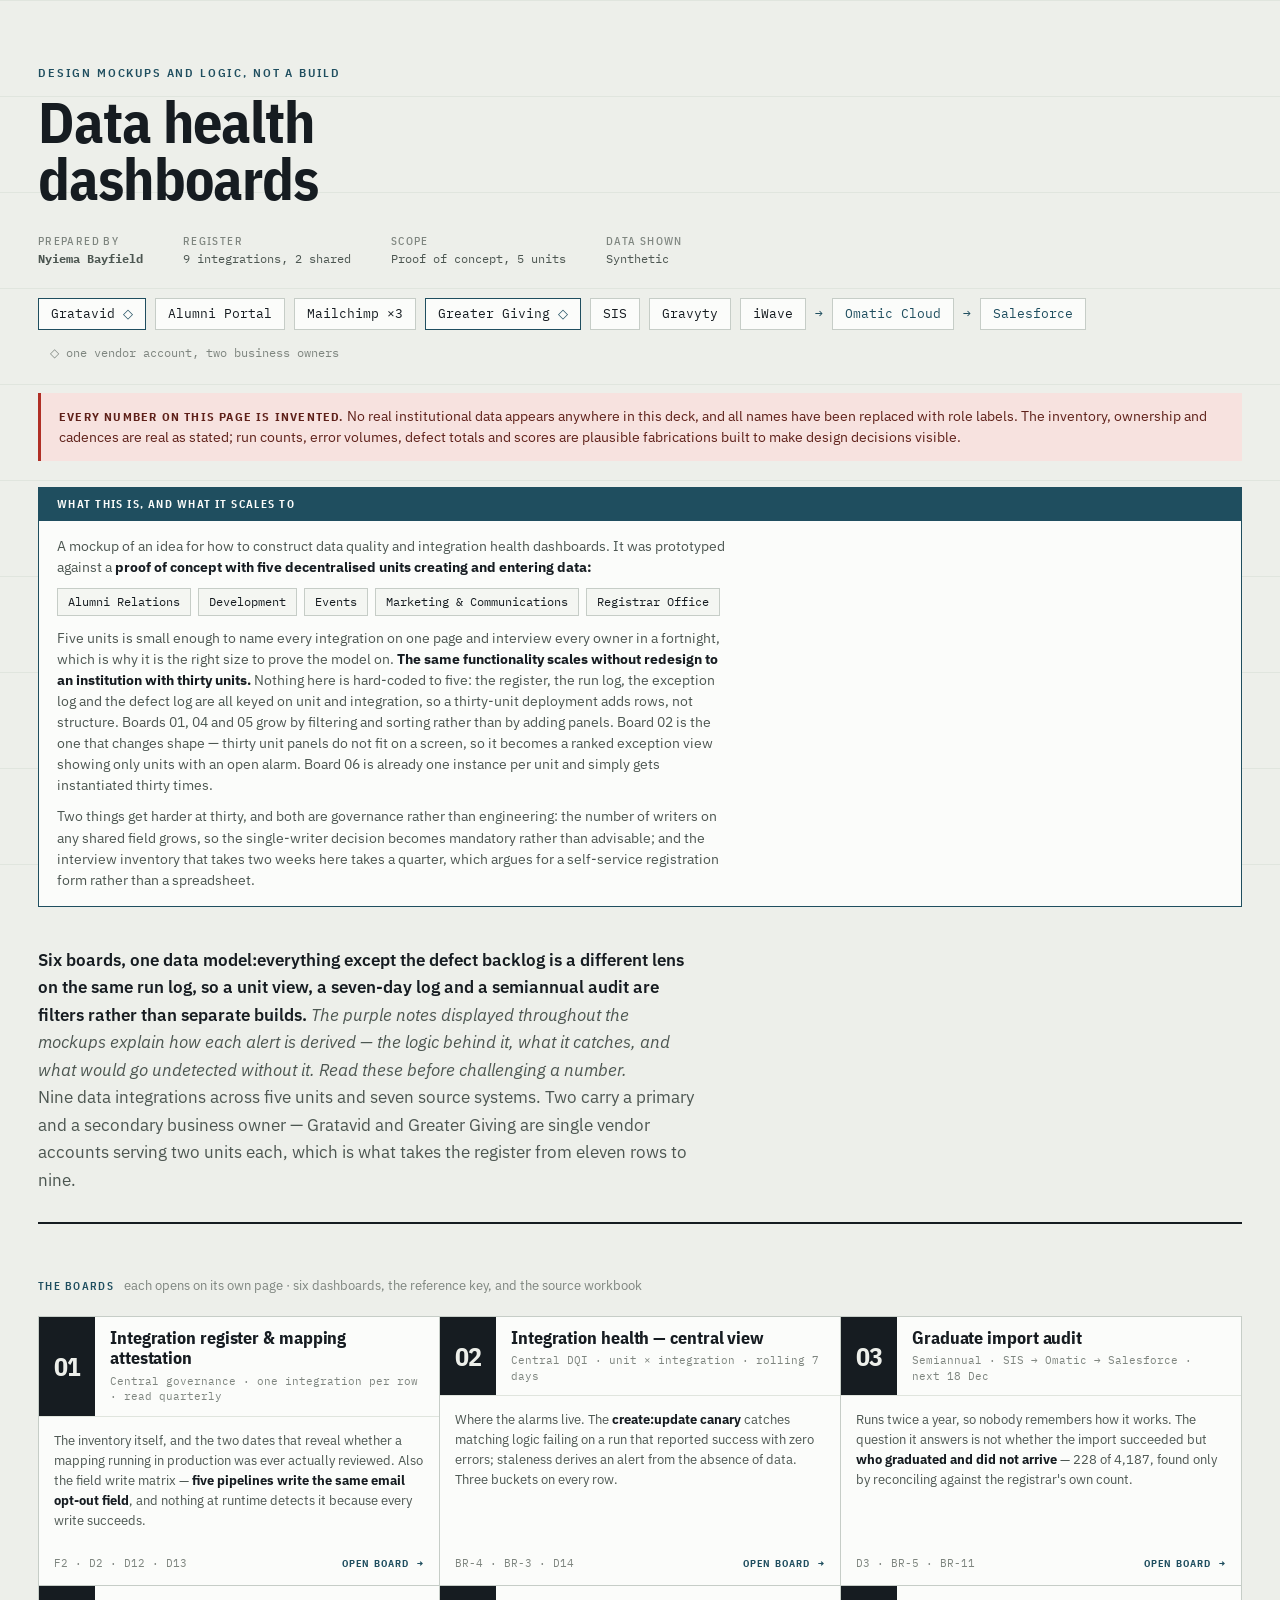
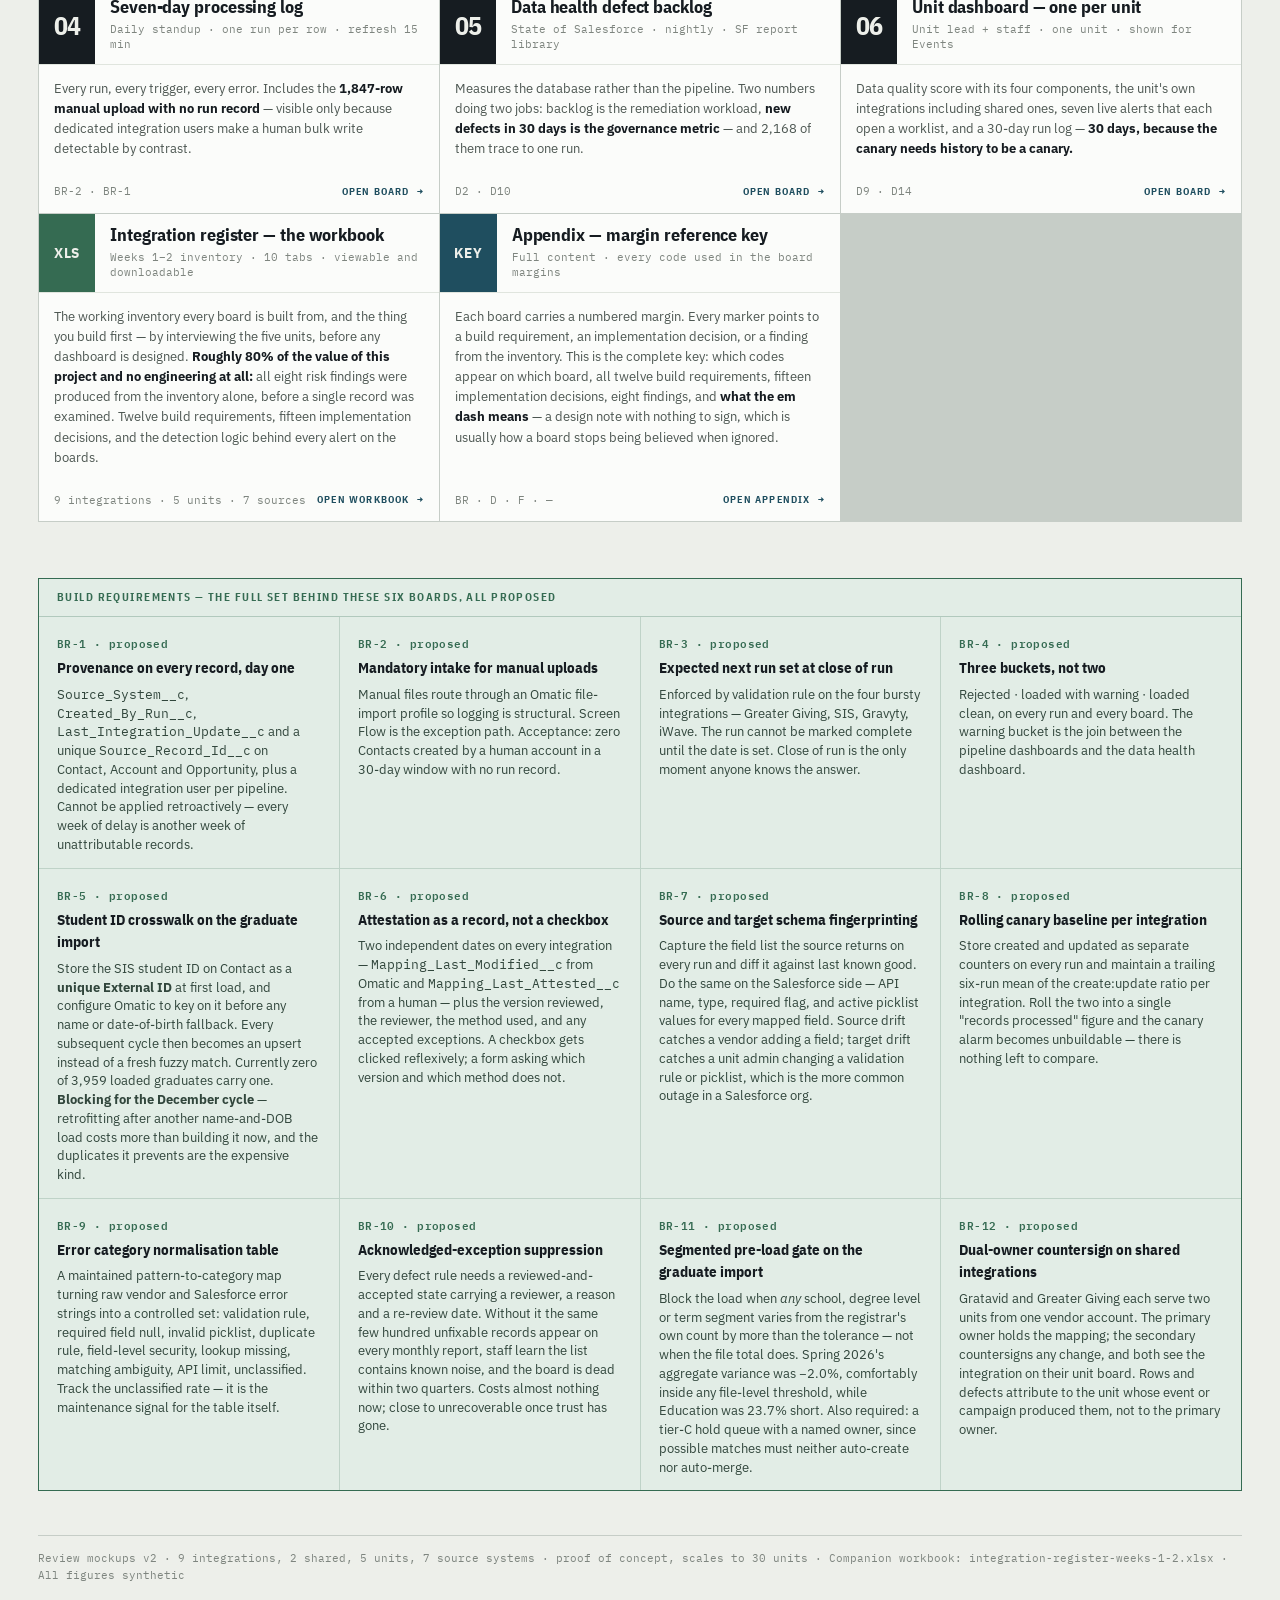
==== commit 258ddcb2: "Enhance HTML structure and formatting for clarity" ====
--- a/index.html
+++ b/index.html
@@ -15,7 +15,7 @@
   <div class="eyebrow">Design mockups and logic, not a build</div>
   <h1>Data health dashboards</h1>
   <div class="mast-meta">
-    <div><b>Prepared by</b>Nyiema Bayfield</div>
+    <div><b>Prepared by</b><strong>Nyiema Bayfield</strong></div>
     <div><b>Register</b>9 integrations, 2 shared</div>
     <div><b>Scope</b>Proof of concept, 5 units</div>
     <div><b>Data shown</b>Synthetic</div>
@@ -33,34 +33,24 @@
   <div class="scope">
     <div class="scope-h">What this is, and what it scales to</div>
     <div class="scope-b">
-      <p>A mockup of an idea for how to construct data quality and integration health dashboards. It was prototyped
-      against a <b>proof of concept with five decentralised units creating and entering data:</b></p>
+      <p>A mockup of an idea for how to construct data quality and integration health dashboards. It was prototyped against a <b>proof of concept with five decentralised units creating and entering data:</b></p>
       <div class="scope-units">
         <span>Alumni Relations</span><span>Development</span><span>Events</span>
         <span>Marketing &amp; Communications</span><span>Registrar Office</span>
       </div>
-      <p>Five units is small enough to name every integration on one page and interview every owner in a fortnight,
-      which is why it is the right size to prove the model on. <b>The same functionality scales without redesign to an
-      institution with thirty units.</b> Nothing here is hard-coded to five: the register, the run log, the exception
-      log and the defect log are all keyed on unit and integration, so a thirty-unit deployment adds rows, not
-      structure. Boards 01, 04 and 05 grow by filtering and sorting rather than by adding panels. Board 02 is the one
-      that changes shape — thirty unit panels do not fit on a screen, so it becomes a ranked exception view showing only
+      <p>Five units is small enough to name every integration on one page and interview every owner in a fortnight, which is why it is the right size to prove the model on. <b>The same functionality scales without redesign to an
+      institution with thirty units.</b> Nothing here is hard-coded to five: the register, the run log, the exception log and the defect log are all keyed on unit and integration, so a thirty-unit deployment adds rows, not
+      structure. Boards 01, 04 and 05 grow by filtering and sorting rather than by adding panels. Board 02 is the one that changes shape — thirty unit panels do not fit on a screen, so it becomes a ranked exception view showing only
       units with an open alarm. Board 06 is already one instance per unit and simply gets instantiated thirty times.</p>
-      <p>Two things get harder at thirty, and both are governance rather than engineering: the number of writers on any
-      shared field grows, so the single-writer decision becomes mandatory rather than advisable; and the interview
-      inventory that takes two weeks here takes a quarter, which argues for a self-service registration form rather than
-      a spreadsheet.</p>
+      <p>Two things get harder at thirty, and both are governance rather than engineering: the number of writers on any shared field grows, so the single-writer decision becomes mandatory rather than advisable; and the interview
+      inventory that takes two weeks here takes a quarter, which argues for a self-service registration form rather than a spreadsheet.</p>
     </div>
   </div>
 
   <p class="lede">
-   <strong>Six boards, one data model:everything except the defect backlog is a different lens on the same run
-    log, so a unit view, a seven-day log and a semiannual audit are filters rather than separate builds.</strong>
-    <em>The purple notes displayed throughout the mockups explain how each alert is derived — the logic behind it, what it catches,
-    and what would go undetected without it. Read these before challenging a number.</em></br>
-  Nine data integrations across five units and seven source systems.  Two carry a primary and
-    a secondary business owner — Gratavid and Greater Giving are single vendor accounts serving two units each,
-    which is what takes the register from eleven rows to nine.
+   <strong>Six boards, one data model:everything except the defect backlog is a different lens on the same run log, so a unit view, a seven-day log and a semiannual audit are filters rather than separate builds.</strong>
+    <em>The purple notes displayed throughout the mockups explain how each alert is derived — the logic behind it, what it catches, and what would go undetected without it. Read these before challenging a number.</em></br>
+  Nine data integrations across five units and seven source systems.  Two carry a primary and a secondary business owner — Gratavid and Greater Giving are single vendor accounts serving two units each, which is what takes the register from eleven rows to nine.
   </p>
 </header>
 
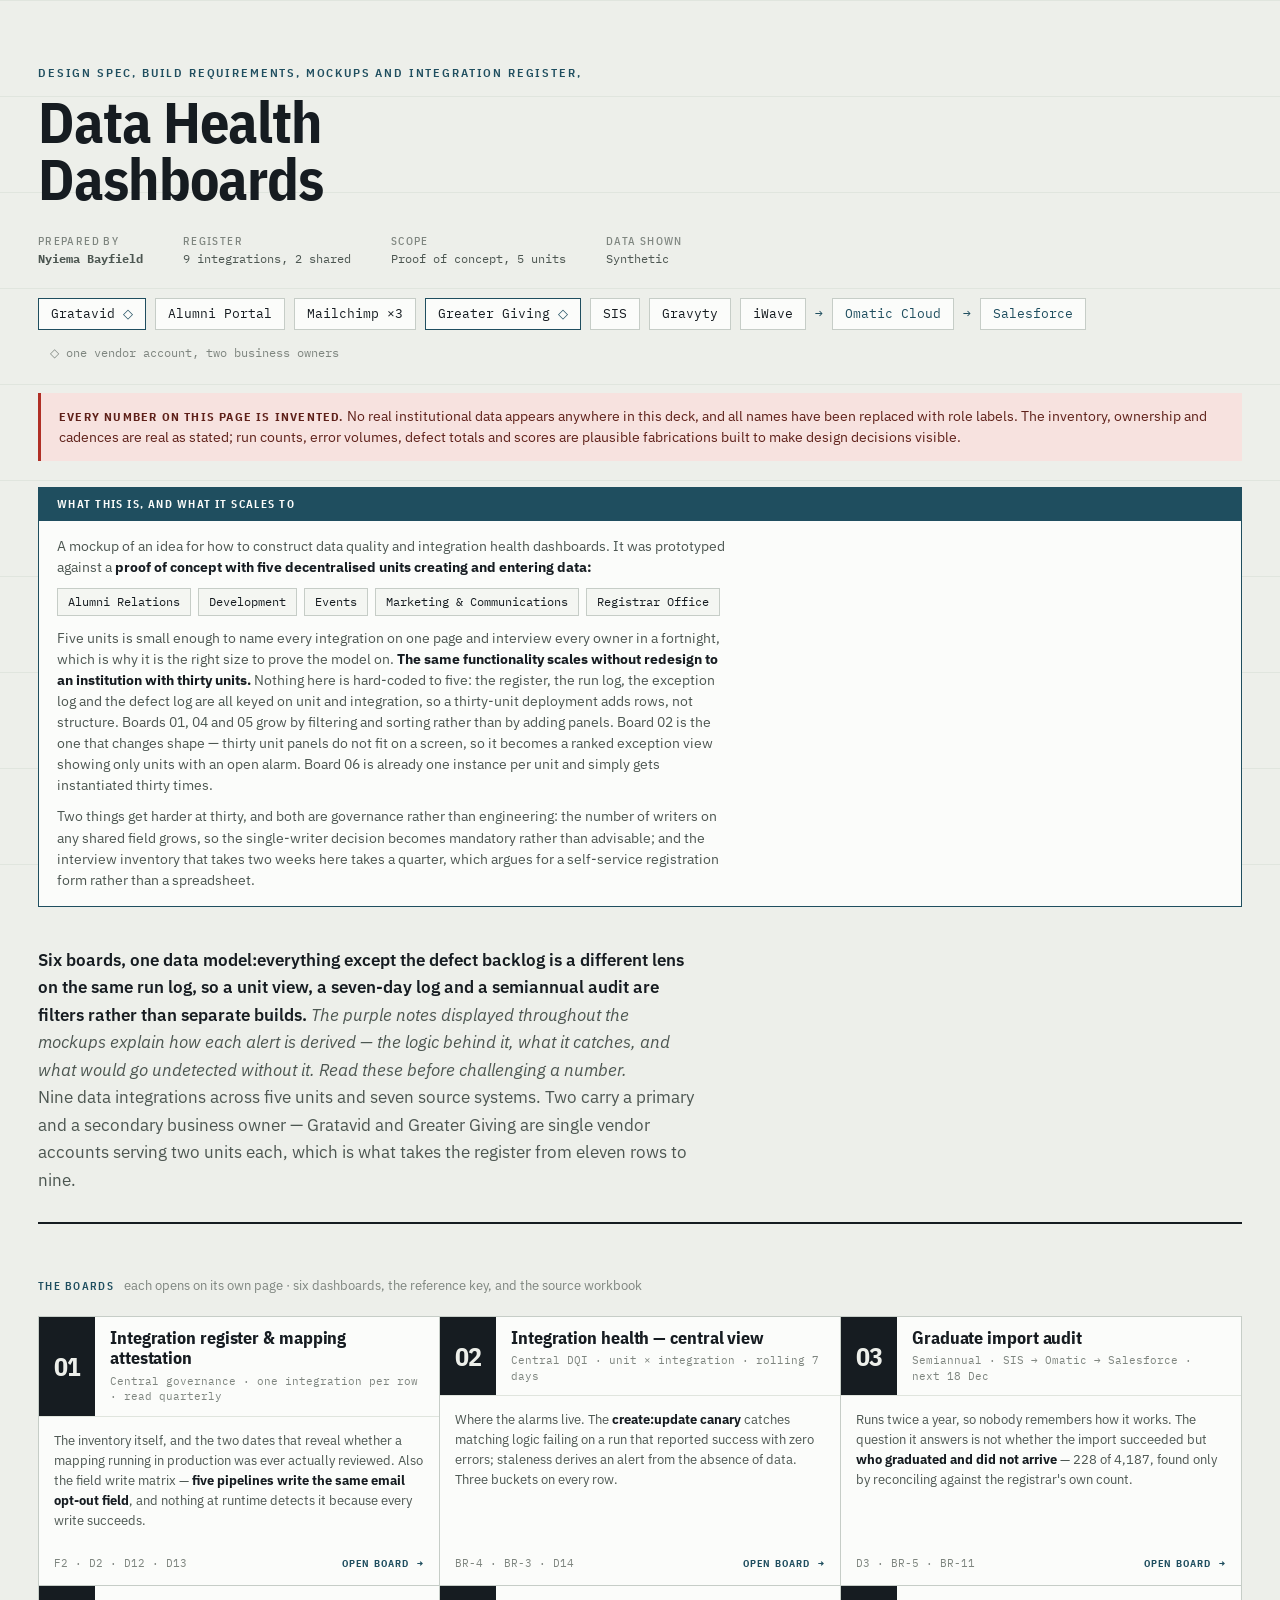
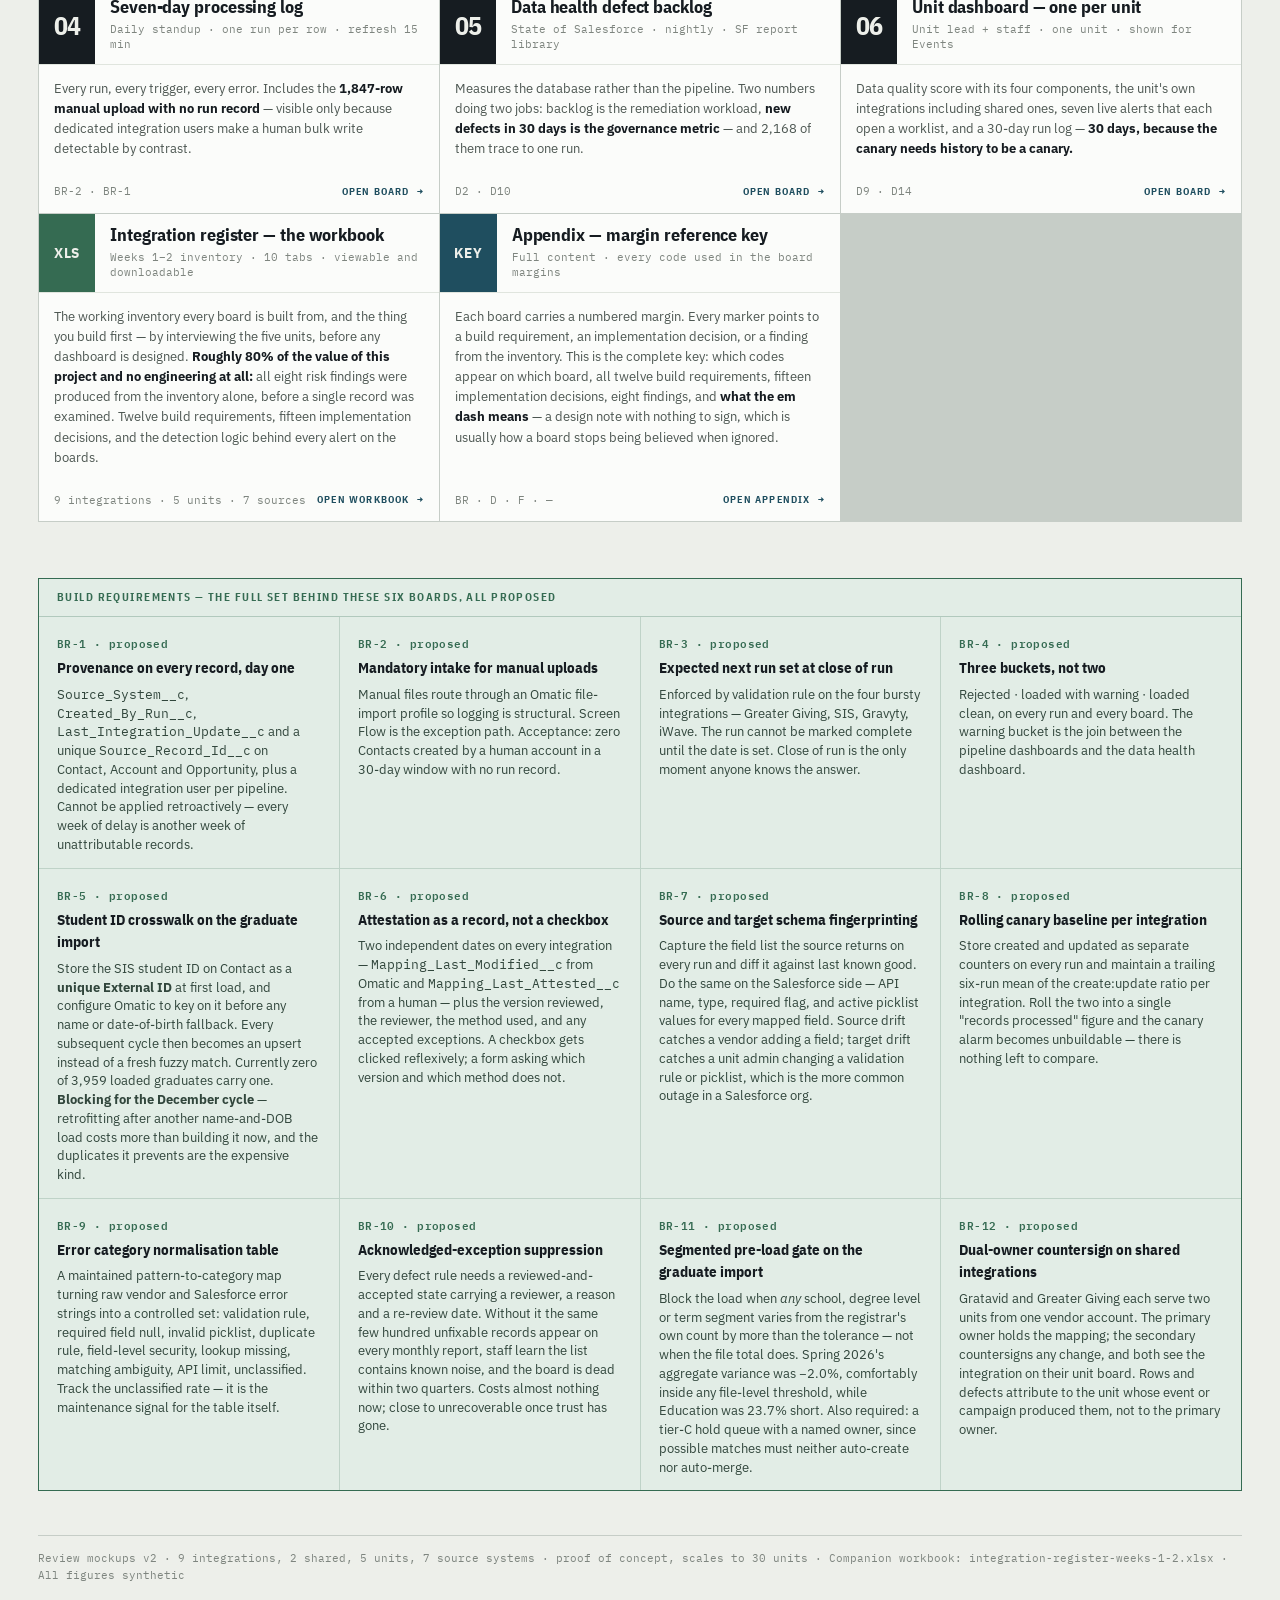
==== commit 1e7698bf: "Update title and header content in index.html" ====
--- a/index.html
+++ b/index.html
@@ -3,7 +3,7 @@
 <head>
 <meta charset="utf-8">
 <meta name="viewport" content="width=device-width, initial-scale=1">
-<title>Data health dashboards — review mockups</title>
+<title>Data Health Dashboards for DQI</title>
 <link rel="preconnect" href="https://fonts.googleapis.com">
 <link rel="preconnect" href="https://fonts.gstatic.com" crossorigin>
 <link href="https://fonts.googleapis.com/css2?family=IBM+Plex+Mono:wght@400;500;600&family=IBM+Plex+Sans+Condensed:wght@500;600;700&family=IBM+Plex+Sans:ital,wght@0,400;0,500;0,600;1,400&display=swap" rel="stylesheet">
@@ -12,8 +12,8 @@
 <body>
 <div class="wrap page">
 <header class="mast reveal">
-  <div class="eyebrow">Design mockups and logic, not a build</div>
-  <h1>Data health dashboards</h1>
+  <div class="eyebrow">Design spec, build requirements, mockups and integration register,</div>
+  <h1>Data Health Dashboards</h1>
   <div class="mast-meta">
     <div><b>Prepared by</b><strong>Nyiema Bayfield</strong></div>
     <div><b>Register</b>9 integrations, 2 shared</div>
